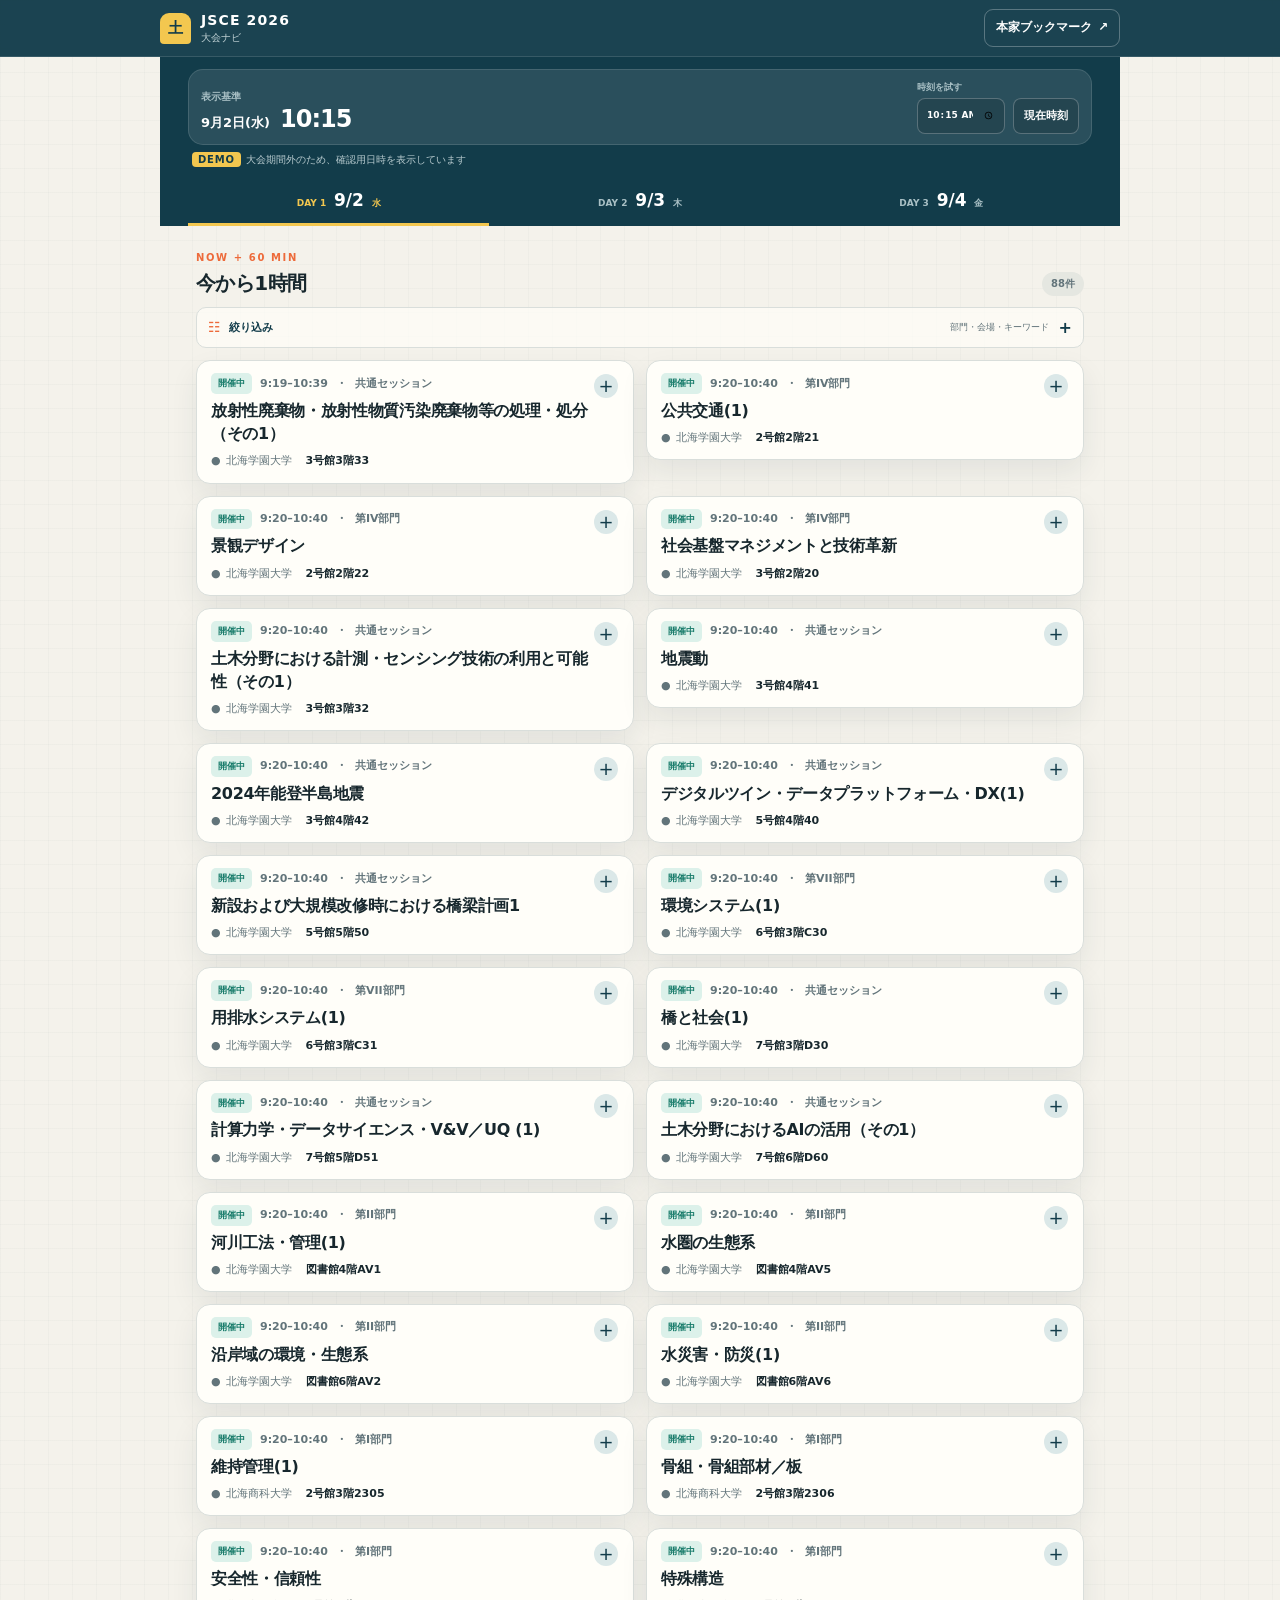
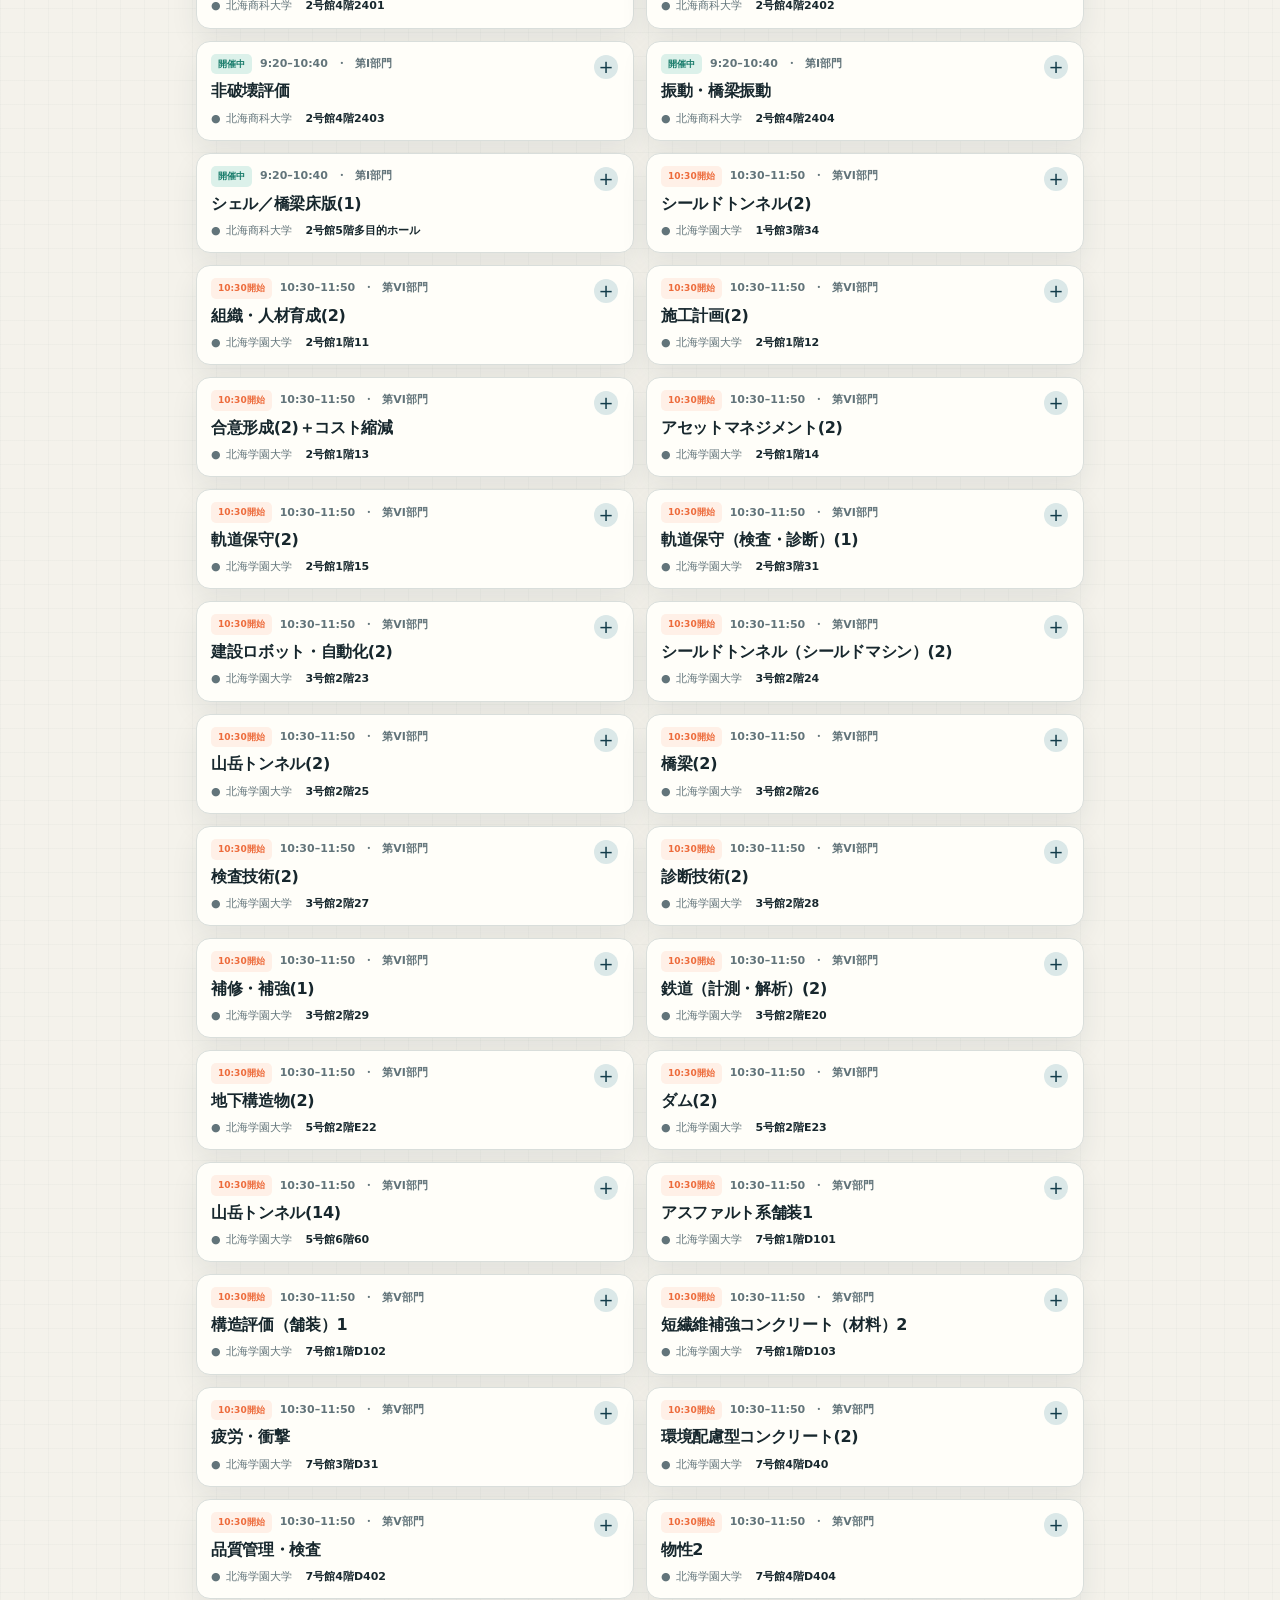
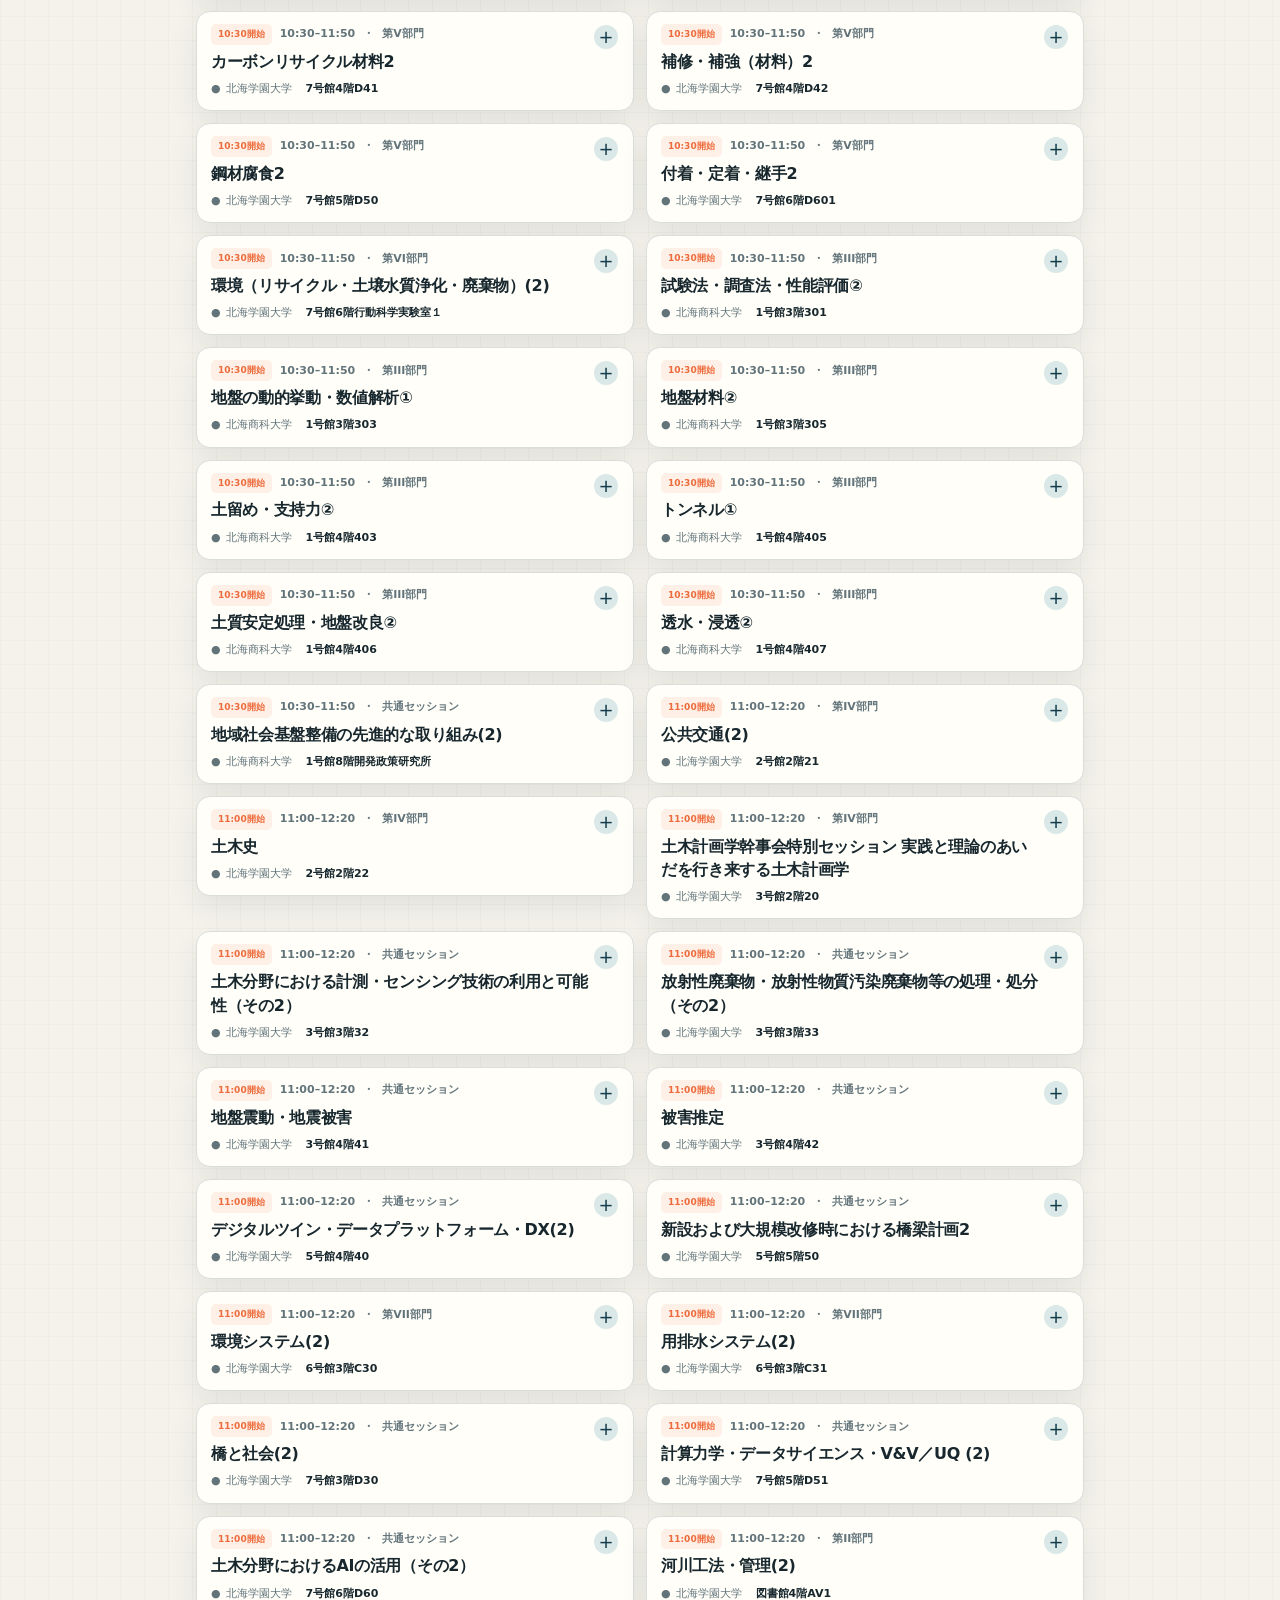
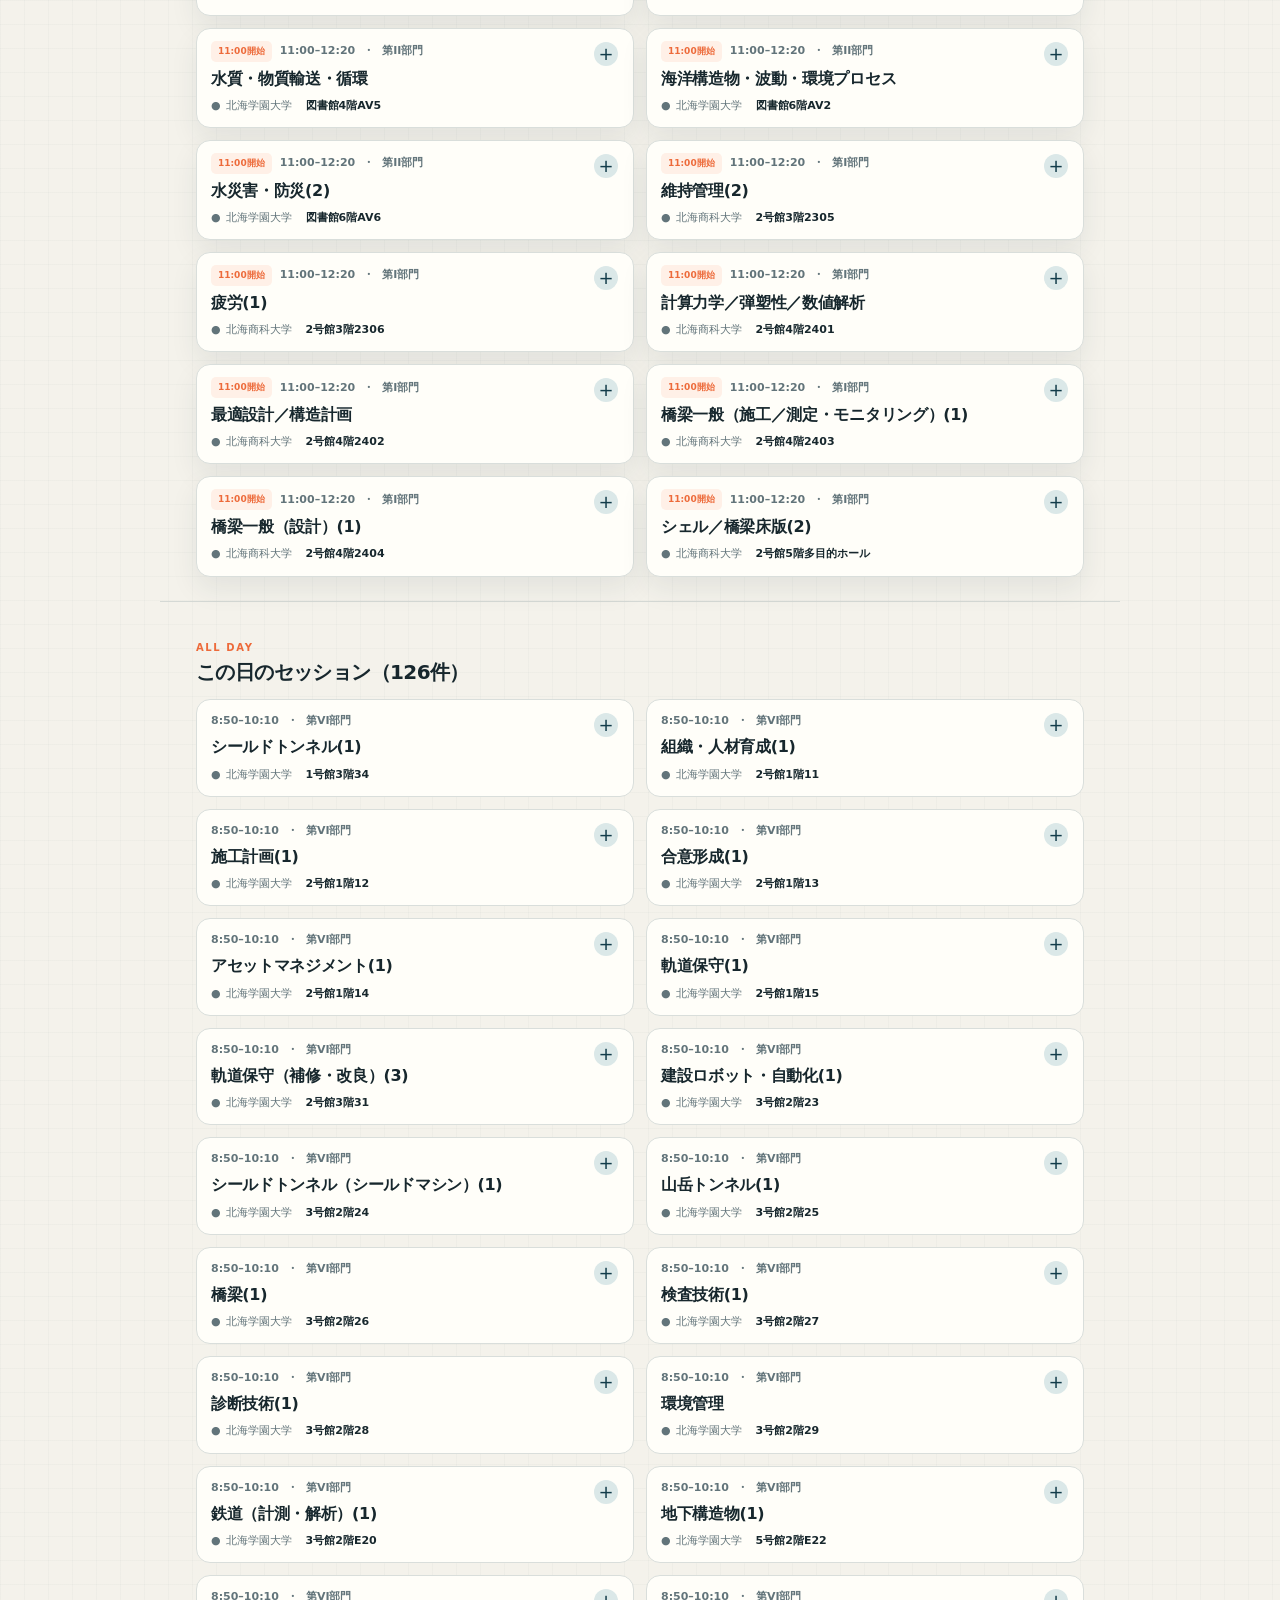
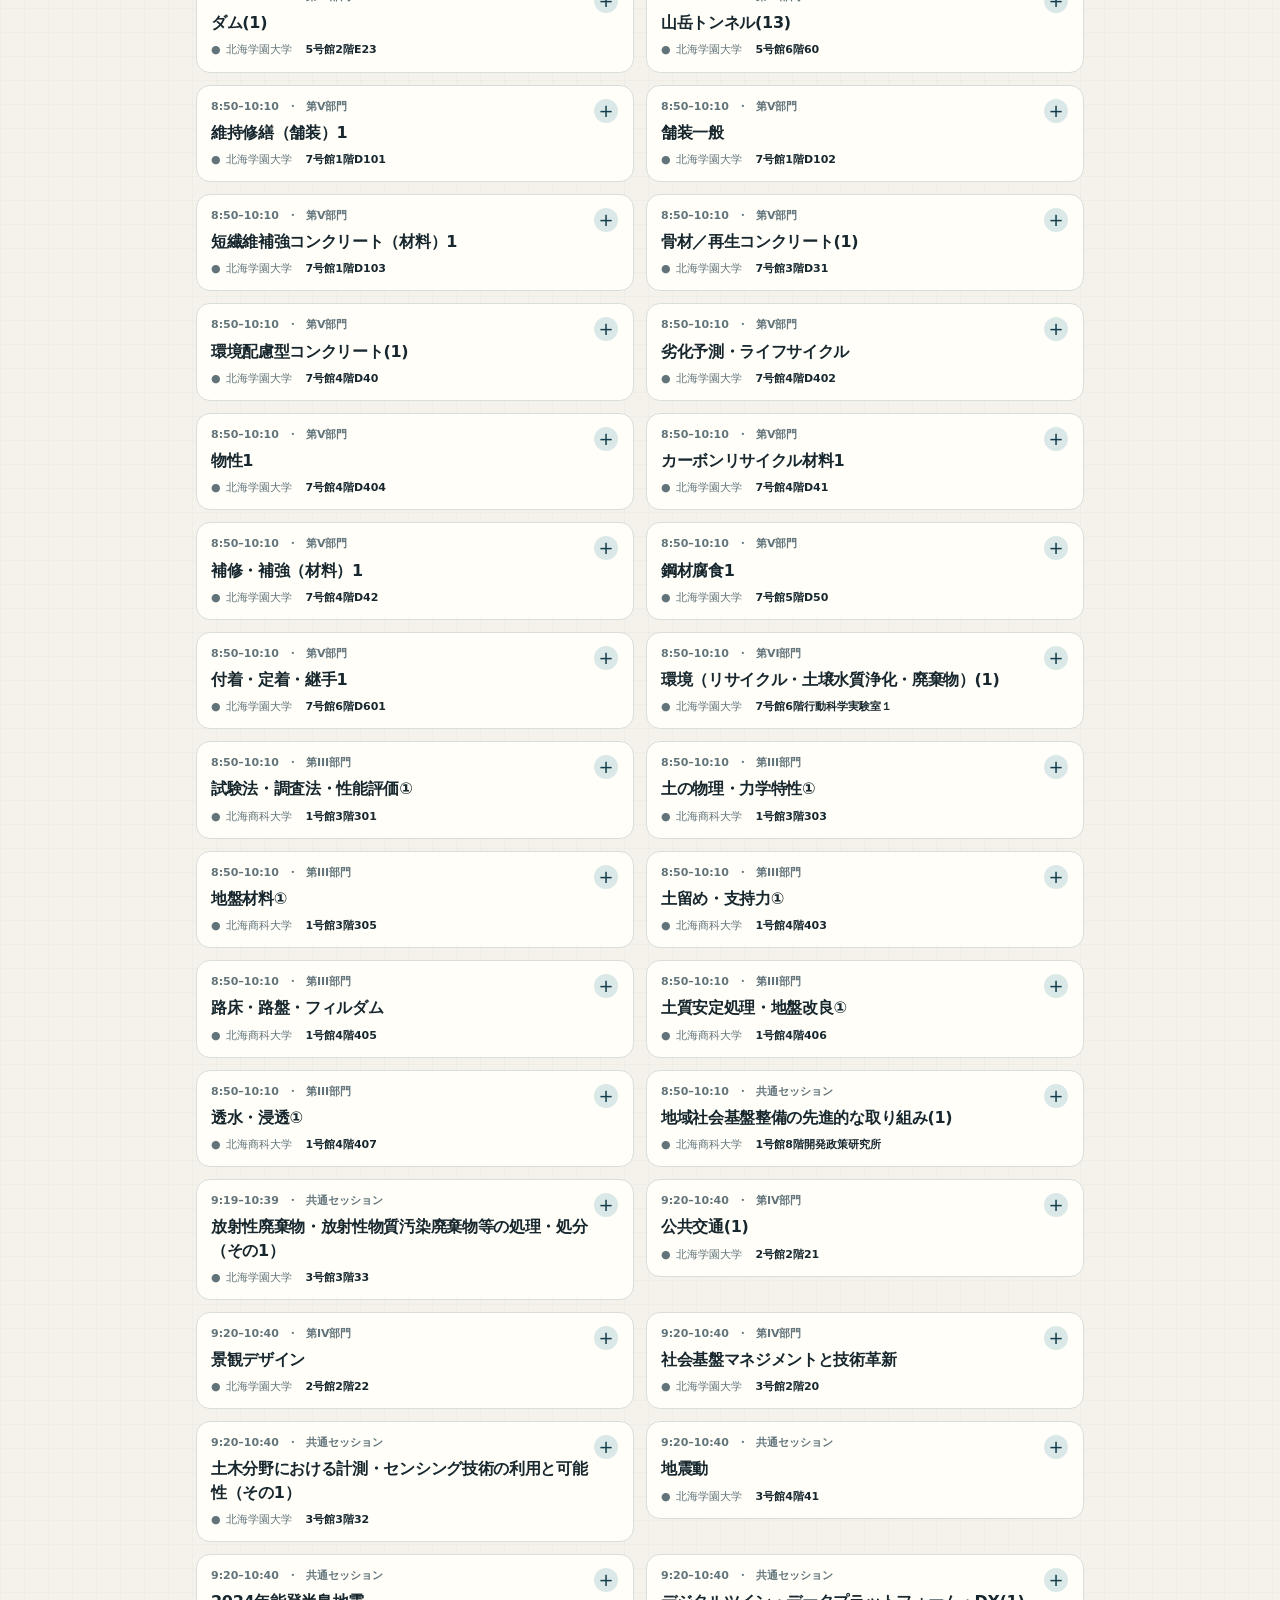
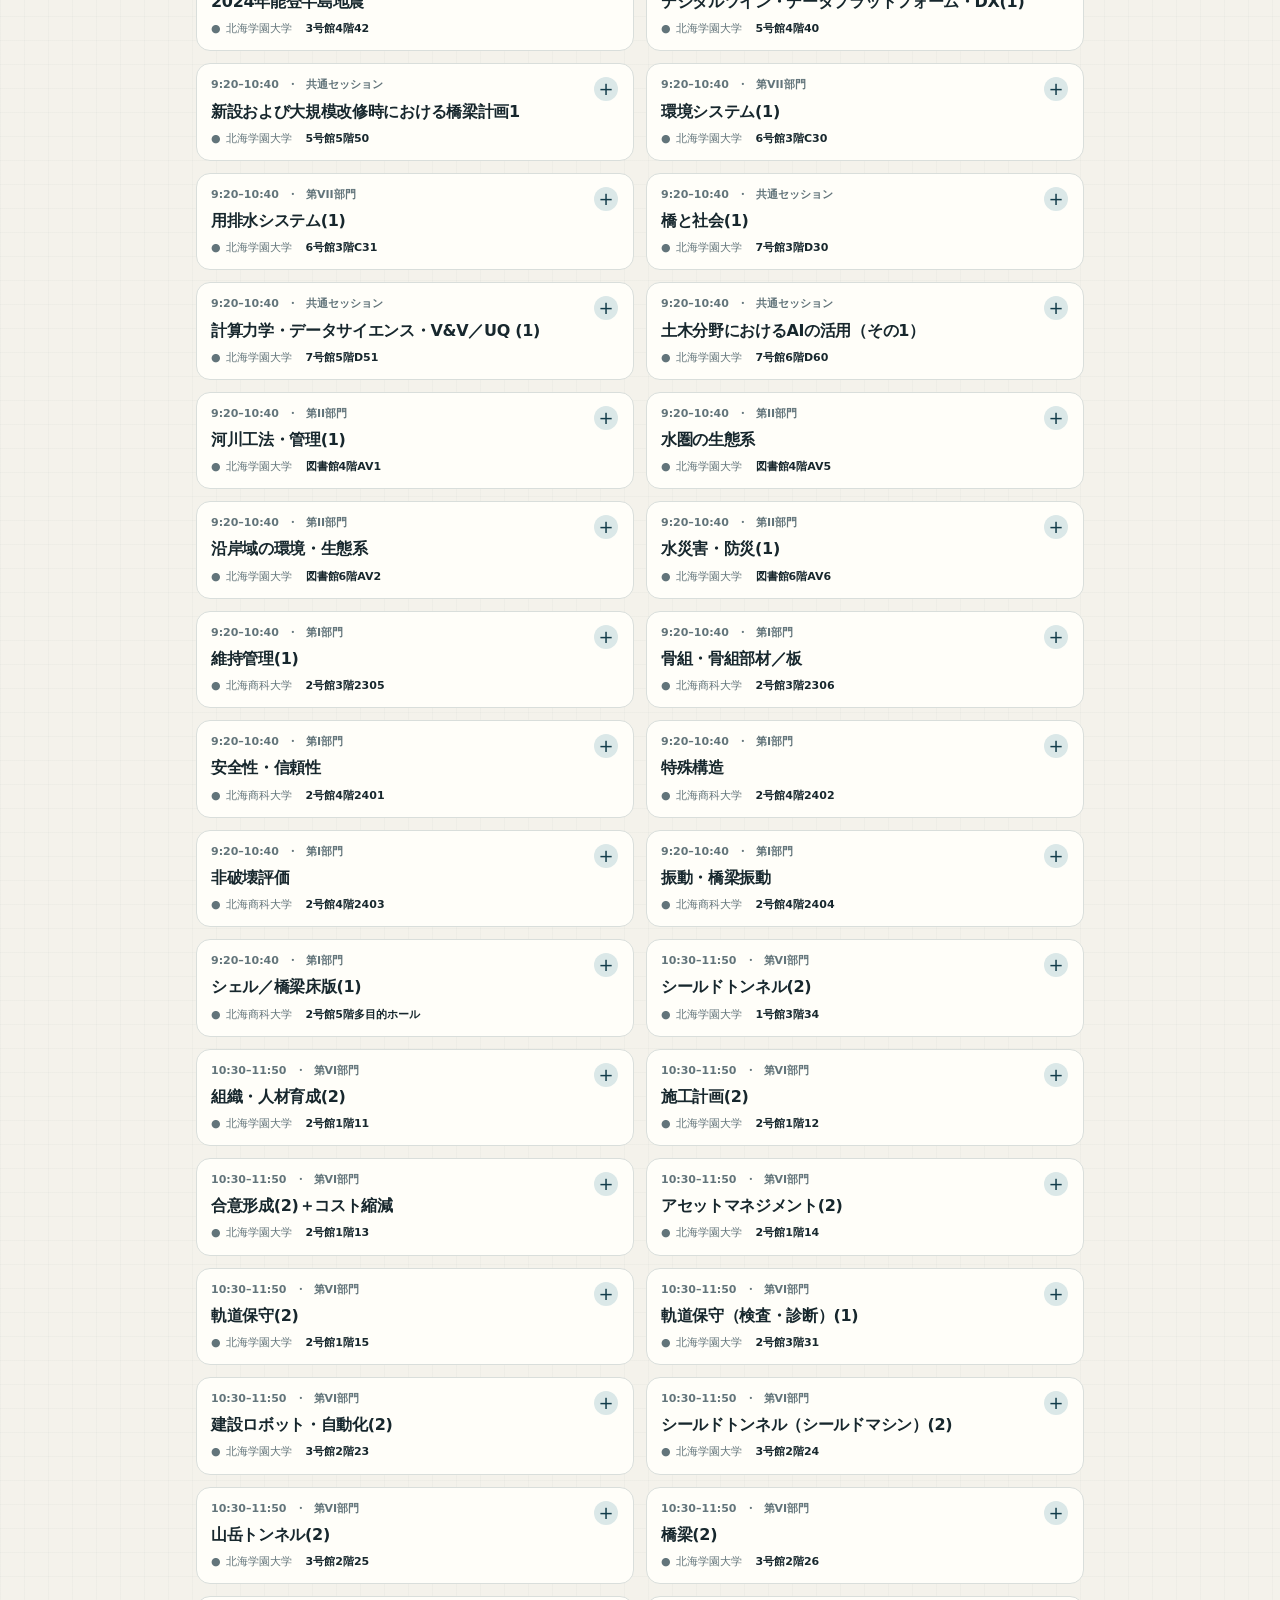
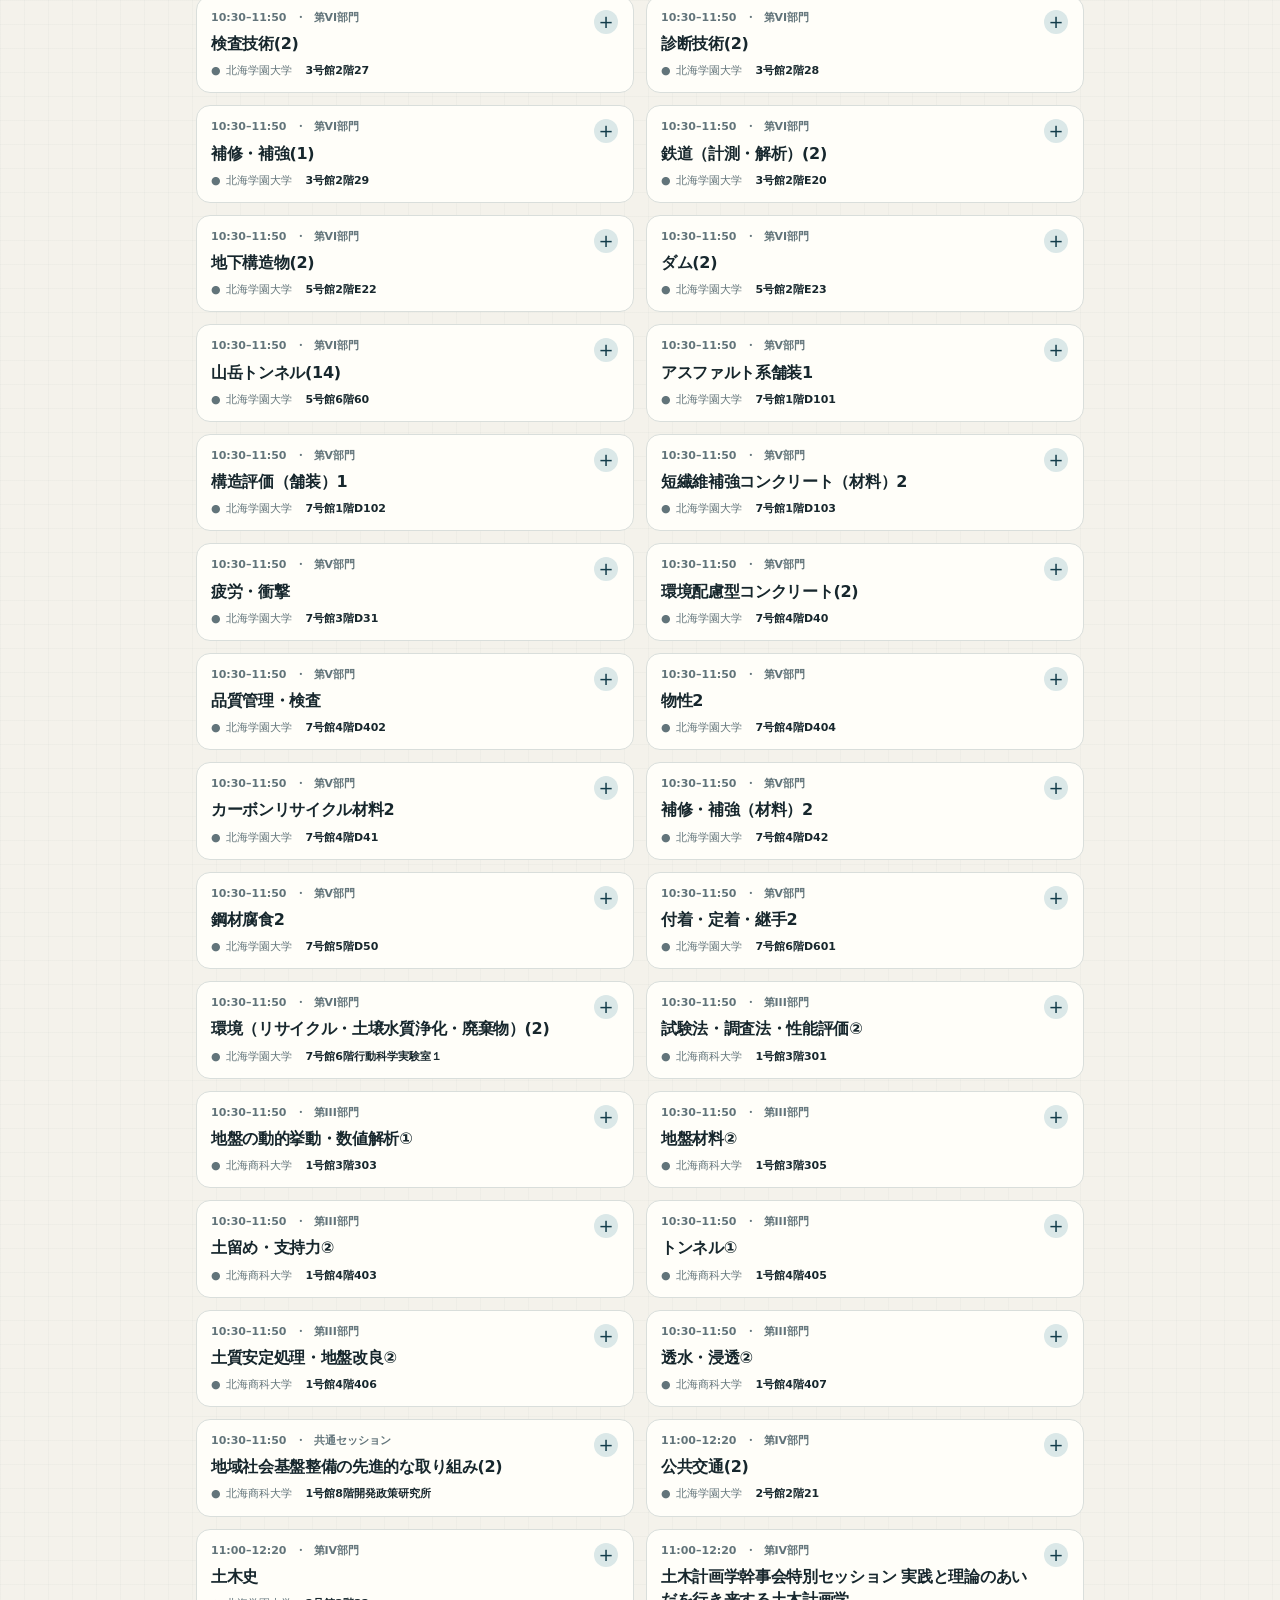
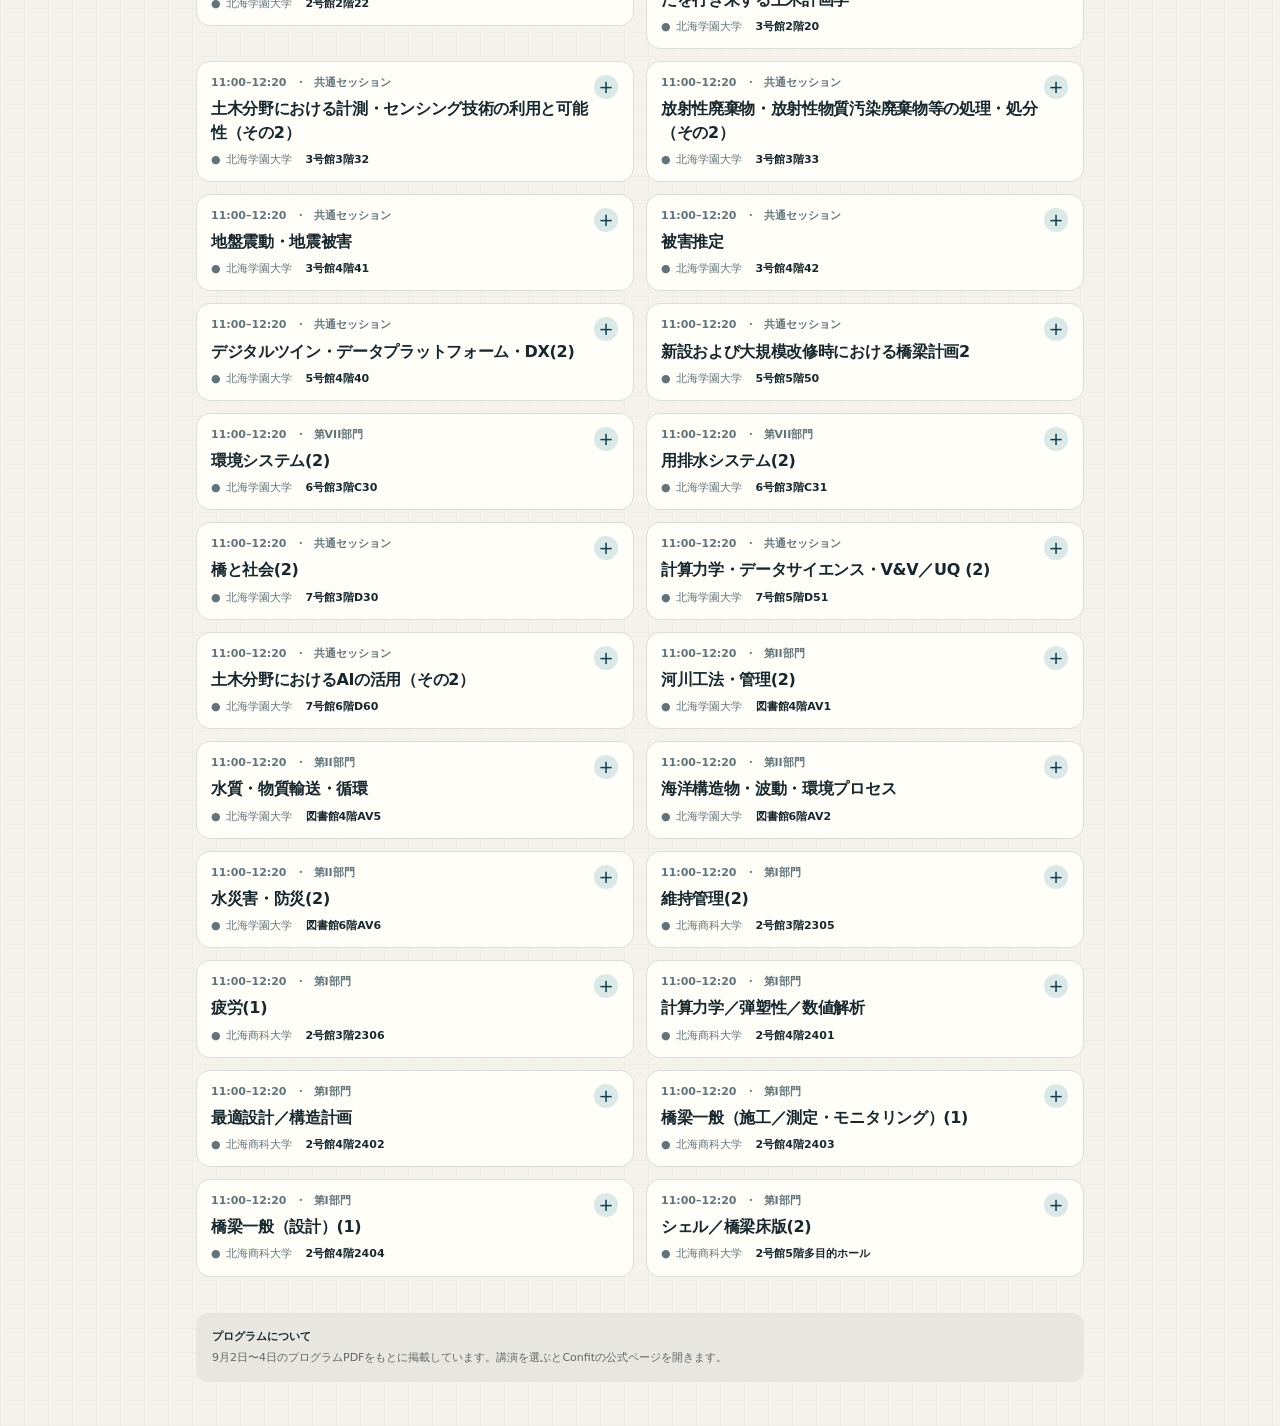
==== index.html @ ed12741e "feat: 土木学会2026大会ナビを追加" ====
<!doctype html>
<html lang="ja">
  <head>
    <meta charset="UTF-8" />
    <meta name="viewport" content="width=device-width, initial-scale=1" />
    <meta name="theme-color" content="#123c4a" />
    <meta
      name="description"
      content="令和8年度 土木学会全国大会を回るためのスマートフォン向けタイムテーブル"
    />
    <title>JSCE 2026 Navigator</title>
    <link rel="icon" href="data:image/svg+xml,%3Csvg xmlns='http://www.w3.org/2000/svg' viewBox='0 0 64 64'%3E%3Crect width='64' height='64' rx='14' fill='%23f3c74f'/%3E%3Ctext x='32' y='43' text-anchor='middle' font-size='34'%3E土%3C/text%3E%3C/svg%3E" />
    <link rel="stylesheet" href="styles.css" />
    <script src="app.js" defer></script>
  </head>
  <body>
    <header class="site-header">
      <div class="header-inner">
        <a class="brand" href="#top" aria-label="トップへ戻る">
          <span class="brand-mark" aria-hidden="true">土</span>
          <span>
            <strong>JSCE 2026</strong>
            <small>大会ナビ</small>
          </span>
        </a>
        <a
          class="bookmark-link"
          href="https://pub.confit.atlas.jp/ja/event/jsce2026/bookmarks"
          target="_blank"
          rel="noopener noreferrer"
        >
          本家ブックマーク
          <span aria-hidden="true">↗</span>
        </a>
      </div>
    </header>

    <main id="top">
      <section class="hero" aria-label="表示日時">
        <div class="time-panel">
          <div>
            <span class="time-label">表示基準</span>
            <div class="current-time">
              <span id="current-date">9月2日（水）</span>
              <strong id="current-time">10:15</strong>
            </div>
          </div>
          <div class="time-actions">
            <label class="time-input-label" for="time-input">
              時刻を試す
              <input id="time-input" type="time" value="10:15" step="300" />
            </label>
            <button id="use-real-time" class="quiet-button" type="button">現在時刻</button>
          </div>
        </div>

        <div id="demo-notice" class="demo-notice">
          <span>DEMO</span>
          大会期間外のため、確認用日時を表示しています
        </div>
      </section>

      <nav class="date-tabs" aria-label="開催日を選択">
        <button class="date-tab is-active" type="button" data-date="2026-09-02">
          <span>DAY 1</span>
          <strong>9/2</strong>
          <small>水</small>
        </button>
        <button class="date-tab" type="button" data-date="2026-09-03">
          <span>DAY 2</span>
          <strong>9/3</strong>
          <small>木</small>
        </button>
        <button class="date-tab" type="button" data-date="2026-09-04">
          <span>DAY 3</span>
          <strong>9/4</strong>
          <small>金</small>
        </button>
      </nav>

      <section class="section-block now-block" aria-labelledby="now-heading">
        <div class="section-heading">
          <div>
            <span class="section-kicker">NOW + 60 MIN</span>
            <h2 id="now-heading">今から1時間</h2>
          </div>
          <span id="session-count" class="count-badge">0件</span>
        </div>
        <details class="filter-panel">
          <summary id="filter-summary">
            <span>絞り込み</span>
            <span class="filter-summary-note">部門・会場・キーワード</span>
          </summary>
          <div class="filter-controls">
            <label class="query-field">
              <span>キーワード</span>
              <input id="query-filter" type="search" placeholder="題名・氏名・所属・講演番号" />
            </label>
            <div class="select-row">
              <label>
                <span>部門</span>
                <select id="division-filter"><option value="">すべての部門</option></select>
              </label>
              <label>
                <span>キャンパス</span>
                <select id="campus-filter"><option value="">すべてのキャンパス</option></select>
              </label>
            </div>
            <button id="clear-filters" class="clear-filter-button" type="button" disabled>条件をクリア</button>
          </div>
        </details>
        <div id="upcoming-sessions" class="session-list" aria-live="polite"></div>
      </section>

      <section id="day-schedule" class="section-block schedule-block" aria-labelledby="schedule-heading">
        <div class="section-heading">
          <div>
            <span class="section-kicker">ALL DAY</span>
            <h2 id="schedule-heading">この日のセッション</h2>
          </div>
        </div>
        <div id="schedule-sessions" class="schedule-list"></div>
      </section>

      <aside class="mock-note">
        <strong>プログラムについて</strong>
        <p>
          9月2日〜4日のプログラムPDFをもとに掲載しています。講演を選ぶとConfitの公式ページを開きます。
        </p>
      </aside>
    </main>

    <nav class="bottom-nav" aria-label="主要メニュー">
      <a class="is-current" href="#top">
        <span aria-hidden="true">◷</span>
        今から1時間
      </a>
      <a href="#day-schedule">
        <span aria-hidden="true">▦</span>
        日別一覧
      </a>
      <a
        href="https://pub.confit.atlas.jp/ja/event/jsce2026/bookmarks"
        target="_blank"
        rel="noopener noreferrer"
      >
        <span aria-hidden="true">☆</span>
        本家保存
      </a>
    </nav>
  </body>
</html>
---- styles.css ----
:root {
  color-scheme: light;
  --ink: #17272d;
  --muted: #62747a;
  --paper: #f4f2eb;
  --surface: #fffef9;
  --line: #d9dedb;
  --navy: #123c4a;
  --navy-soft: #dbe8e8;
  --orange: #ed6a3a;
  --orange-soft: #fff0e7;
  --green: #167a69;
  --green-soft: #dcf1ea;
  --yellow: #f3c74f;
  --shadow: 0 12px 28px rgba(26, 52, 60, 0.08);
}

* {
  box-sizing: border-box;
}

html {
  scroll-behavior: smooth;
}

body {
  margin: 0;
  background:
    linear-gradient(rgba(18, 60, 74, 0.025) 1px, transparent 1px),
    linear-gradient(90deg, rgba(18, 60, 74, 0.025) 1px, transparent 1px),
    var(--paper);
  background-size: 24px 24px;
  color: var(--ink);
  font-family: "Yu Gothic UI", "Meiryo", system-ui, sans-serif;
  font-size: 15px;
  line-height: 1.65;
  padding-bottom: 86px;
}

button,
input {
  font: inherit;
}

a {
  color: inherit;
}

.site-header {
  position: sticky;
  z-index: 20;
  top: 0;
  color: white;
  background: rgba(18, 60, 74, 0.96);
  border-bottom: 1px solid rgba(255, 255, 255, 0.12);
  backdrop-filter: blur(14px);
}

.header-inner {
  width: min(100% - 32px, 960px);
  min-height: 56px;
  margin: 0 auto;
  display: flex;
  align-items: center;
  justify-content: space-between;
  gap: 16px;
}

.brand {
  display: inline-flex;
  align-items: center;
  gap: 10px;
  color: white;
  text-decoration: none;
  line-height: 1.1;
}

.brand-mark {
  width: 31px;
  height: 31px;
  display: grid;
  place-items: center;
  color: var(--navy);
  background: var(--yellow);
  border-radius: 9px 9px 4px 4px;
  font-size: 15px;
  font-weight: 800;
}

.brand strong,
.brand small {
  display: block;
}

.brand strong {
  font-size: 14px;
  letter-spacing: 0.08em;
}

.brand small {
  margin-top: 3px;
  color: #bfd0d4;
  font-size: 10px;
}

.bookmark-link {
  display: inline-flex;
  align-items: center;
  gap: 6px;
  padding: 8px 11px;
  color: white;
  border: 1px solid rgba(255, 255, 255, 0.28);
  border-radius: 9px;
  text-decoration: none;
  font-size: 12px;
  font-weight: 600;
}

main {
  width: min(100%, 960px);
  margin: 0 auto;
}

.hero {
  padding: 10px 12px 9px;
  color: white;
  background: var(--navy);
}

.eyebrow,
.section-kicker {
  color: var(--orange);
  font-size: 10px;
  font-weight: 800;
  letter-spacing: 0.16em;
}

.time-panel {
  margin: 0;
  padding: 10px 12px;
  display: flex;
  align-items: flex-end;
  justify-content: space-between;
  gap: 14px;
  background: rgba(255, 255, 255, 0.1);
  border: 1px solid rgba(255, 255, 255, 0.12);
  border-radius: 15px;
}

.time-label {
  color: #a9c0c5;
  font-size: 10px;
  font-weight: 700;
}

.current-time {
  display: flex;
  align-items: baseline;
  gap: 10px;
}

.current-time span {
  font-size: 13px;
  font-weight: 600;
}

.current-time strong {
  font-size: 24px;
  line-height: 1;
  letter-spacing: -0.04em;
}

.time-actions {
  display: flex;
  align-items: flex-end;
  gap: 8px;
}

.time-input-label {
  display: grid;
  gap: 3px;
  color: #a9c0c5;
  font-size: 9px;
  font-weight: 700;
}

.time-input-label input,
.quiet-button {
  min-height: 36px;
  color: white;
  background: rgba(0, 0, 0, 0.12);
  border: 1px solid rgba(255, 255, 255, 0.24);
  border-radius: 8px;
}

.time-input-label input {
  width: 88px;
  padding: 6px 8px;
}

.quiet-button {
  padding: 6px 10px;
  cursor: pointer;
  font-size: 11px;
  font-weight: 600;
}

.demo-notice {
  margin: 7px 4px 0;
  color: #b8cbcf;
  font-size: 10px;
}

.demo-notice span {
  margin-right: 5px;
  padding: 2px 6px;
  color: var(--navy);
  background: var(--yellow);
  border-radius: 4px;
  font-weight: 800;
  letter-spacing: 0.08em;
}

.demo-notice.is-live span {
  color: white;
  background: var(--green);
}

.date-tabs {
  display: grid;
  grid-template-columns: repeat(3, 1fr);
  padding: 0 12px;
  background: var(--navy);
}

.date-tab {
  position: relative;
  padding: 8px 6px 9px;
  color: #a9c0c5;
  background: transparent;
  border: 0;
  border-bottom: 3px solid transparent;
  cursor: pointer;
}

.date-tab span,
.date-tab small {
  font-size: 9px;
  font-weight: 700;
}

.date-tab strong {
  margin: 0 3px;
  color: white;
  font-size: 17px;
}

.date-tab.is-active {
  color: var(--yellow);
  border-bottom-color: var(--yellow);
}

.section-block {
  padding: 18px 16px 4px;
}

.section-heading {
  margin-bottom: 14px;
  display: flex;
  align-items: flex-end;
  justify-content: space-between;
  gap: 12px;
}

.section-heading h2 {
  margin: 1px 0 0;
  font-size: 20px;
  line-height: 1.3;
  letter-spacing: -0.03em;
}

.count-badge {
  padding: 4px 9px;
  color: var(--muted);
  background: #e5e7e1;
  border-radius: 999px;
  font-size: 10px;
  font-weight: 700;
  white-space: nowrap;
}

.filter-panel {
  margin: -3px 0 12px;
  background: rgba(255, 254, 249, 0.72);
  border: 1px solid var(--line);
  border-radius: 10px;
}

.filter-panel summary {
  padding: 8px 11px;
  display: flex;
  align-items: center;
  justify-content: space-between;
  gap: 10px;
  color: var(--navy);
  cursor: pointer;
  font-size: 11px;
  font-weight: 700;
  list-style: none;
}

.filter-panel summary::-webkit-details-marker {
  display: none;
}

.filter-panel summary::before {
  content: "☷";
  margin-right: -2px;
  color: var(--orange);
  font-size: 14px;
}

.filter-panel summary > span:first-child {
  margin-right: auto;
}

.filter-panel summary::after {
  content: "+";
  font-size: 16px;
  line-height: 1;
}

.filter-panel[open] summary::after {
  content: "−";
}

.filter-panel summary.has-filter > span:first-child::after {
  content: "設定中";
  margin-left: 7px;
  padding: 2px 5px;
  color: white;
  background: var(--orange);
  border-radius: 4px;
  font-size: 8px;
}

.filter-summary-note {
  color: var(--muted);
  font-size: 9px;
  font-weight: 500;
}

.filter-controls {
  padding: 10px;
  display: grid;
  gap: 8px;
  border-top: 1px solid var(--line);
}

.filter-controls label {
  display: grid;
  gap: 3px;
  color: var(--muted);
  font-size: 9px;
  font-weight: 700;
}

.filter-controls input,
.filter-controls select {
  width: 100%;
  min-width: 0;
  height: 36px;
  padding: 6px 9px;
  color: var(--ink);
  background: white;
  border: 1px solid #bdc7c5;
  border-radius: 7px;
  font-size: 12px;
}

.select-row {
  display: grid;
  grid-template-columns: repeat(2, minmax(0, 1fr));
  gap: 8px;
}

.clear-filter-button {
  justify-self: end;
  padding: 5px 8px;
  color: var(--navy);
  background: transparent;
  border: 0;
  cursor: pointer;
  font-size: 10px;
  font-weight: 700;
}

.clear-filter-button:disabled {
  color: #aab2b0;
  cursor: default;
}

.session-list,
.schedule-list {
  display: grid;
  gap: 12px;
}

.session-card {
  overflow: hidden;
  background: var(--surface);
  border: 1px solid var(--line);
  border-radius: 14px;
  box-shadow: var(--shadow);
}

.session-card[open] {
  border-color: #aebebd;
}

.session-summary {
  position: relative;
  padding: 12px 42px 12px 14px;
  cursor: pointer;
  list-style: none;
}

.session-summary::-webkit-details-marker {
  display: none;
}

.session-summary::after {
  content: "+";
  position: absolute;
  right: 15px;
  top: 13px;
  width: 24px;
  height: 24px;
  display: grid;
  place-items: center;
  color: var(--navy);
  background: var(--navy-soft);
  border-radius: 50%;
  font-size: 18px;
  font-weight: 500;
  line-height: 1;
}

.session-card[open] .session-summary::after {
  content: "−";
}

.session-topline {
  display: flex;
  align-items: center;
  gap: 8px;
  color: var(--muted);
  font-size: 11px;
  font-weight: 700;
}

.status-pill {
  padding: 3px 7px;
  color: var(--orange);
  background: var(--orange-soft);
  border-radius: 5px;
  font-size: 9px;
  font-weight: 800;
}

.status-pill.is-live {
  color: var(--green);
  background: var(--green-soft);
}

.status-pill.is-ended {
  color: var(--muted);
  background: #eceeea;
}

.session-summary h3 {
  margin: 5px 0 7px;
  font-size: 16px;
  line-height: 1.45;
  letter-spacing: -0.02em;
}

.meta-row {
  display: flex;
  flex-wrap: wrap;
  gap: 7px 14px;
  color: var(--muted);
  font-size: 11px;
}

.meta-row span {
  display: inline-flex;
  align-items: center;
  gap: 5px;
}

.meta-row b {
  color: var(--ink);
  font-weight: 700;
}

.talks {
  border-top: 1px solid var(--line);
  background: #fbfaf5;
}

.talks-heading {
  padding: 13px 16px 9px;
  display: flex;
  flex-wrap: wrap;
  justify-content: space-between;
  gap: 3px 12px;
  color: var(--muted);
  font-size: 10px;
  font-weight: 700;
}

.talk-list {
  margin: 0;
  padding: 0 12px 12px;
  list-style: none;
}

.talk-link {
  padding: 12px 4px;
  display: grid;
  grid-template-columns: 45px minmax(0, 1fr) 18px;
  gap: 8px;
  color: inherit;
  border-top: 1px solid #e4e5df;
  text-decoration: none;
}

.talk-time {
  color: var(--green);
  font-size: 11px;
  font-weight: 800;
}

.talk-code {
  display: block;
  color: var(--orange);
  font-size: 10px;
  font-weight: 800;
}

.talk-title {
  display: block;
  margin-top: 2px;
  font-size: 13px;
  font-weight: 600;
  line-height: 1.55;
}

.talk-authors,
.talk-affiliations {
  display: block;
  margin-top: 4px;
  color: var(--muted);
  font-size: 10px;
  line-height: 1.55;
}

.talk-authors b,
.talk-affiliations b {
  margin-right: 6px;
  color: var(--navy);
  font-size: 9px;
}

.external-icon {
  padding-top: 18px;
  color: #849397;
  font-size: 14px;
}

.schedule-block {
  margin-top: 20px;
  padding-top: 32px;
  border-top: 1px solid #d5d9d5;
}

.schedule-list .session-card {
  box-shadow: none;
}

.empty-state {
  padding: 26px 20px;
  text-align: center;
  background: var(--surface);
  border: 1px dashed #b8c2c0;
  border-radius: 14px;
}

.empty-state strong {
  display: block;
  font-size: 16px;
}

.empty-state p {
  margin: 5px 0 0;
  color: var(--muted);
  font-size: 12px;
}

.mock-note {
  margin: 32px 16px 14px;
  padding: 15px 16px;
  color: #5f6967;
  background: #e7e7df;
  border-radius: 12px;
  font-size: 11px;
}

.mock-note strong {
  color: var(--ink);
}

.mock-note p {
  margin: 3px 0 0;
}

.bottom-nav {
  position: fixed;
  z-index: 30;
  right: 0;
  bottom: 0;
  left: 0;
  min-height: 68px;
  display: grid;
  grid-template-columns: repeat(3, 1fr);
  background: rgba(255, 254, 249, 0.96);
  border-top: 1px solid var(--line);
  box-shadow: 0 -8px 24px rgba(18, 60, 74, 0.08);
  backdrop-filter: blur(12px);
}

.bottom-nav a {
  display: flex;
  flex-direction: column;
  align-items: center;
  justify-content: center;
  gap: 2px;
  color: var(--muted);
  text-decoration: none;
  font-size: 9px;
  font-weight: 700;
}

.bottom-nav a span {
  font-size: 20px;
  line-height: 1;
}

.bottom-nav a.is-current {
  color: var(--orange);
}

@media (min-width: 700px) {
  body {
    padding-bottom: 30px;
  }

  .hero {
    padding: 12px 28px 10px;
  }

  .date-tabs {
    padding-inline: 28px;
  }

  .section-block {
    padding-inline: 36px;
  }

  .session-list,
  .schedule-list {
    grid-template-columns: repeat(2, minmax(0, 1fr));
    align-items: start;
  }

  .mock-note {
    margin-inline: 36px;
  }

  .bottom-nav {
    display: none;
  }
}

@media (max-width: 370px) {
  .bookmark-link {
    padding-inline: 8px;
    font-size: 10px;
  }

  .time-panel {
    padding-inline: 9px;
  }

  .current-time {
    gap: 5px;
  }

  .current-time span {
    font-size: 11px;
  }

  .current-time strong {
    font-size: 21px;
  }

  .quiet-button {
    padding-inline: 7px;
  }
}

@media (prefers-reduced-motion: reduce) {
  html {
    scroll-behavior: auto;
  }
}
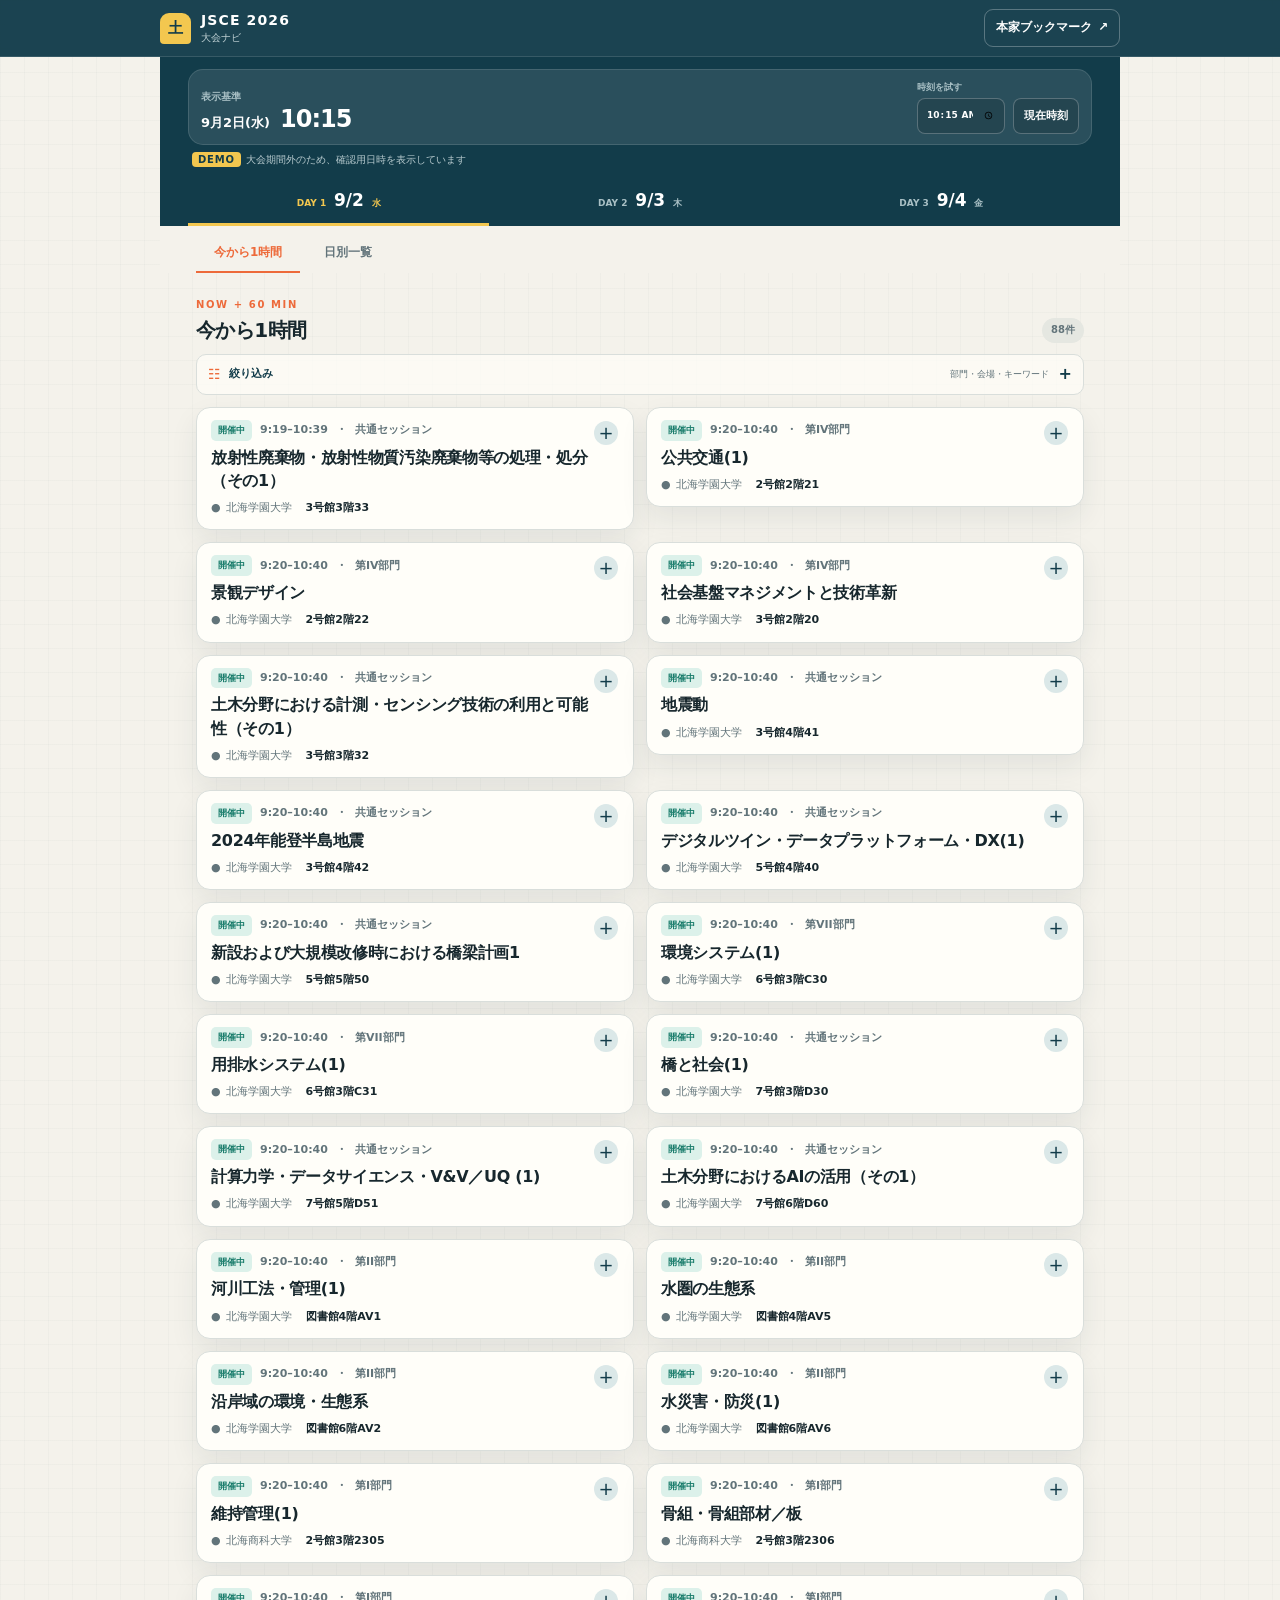
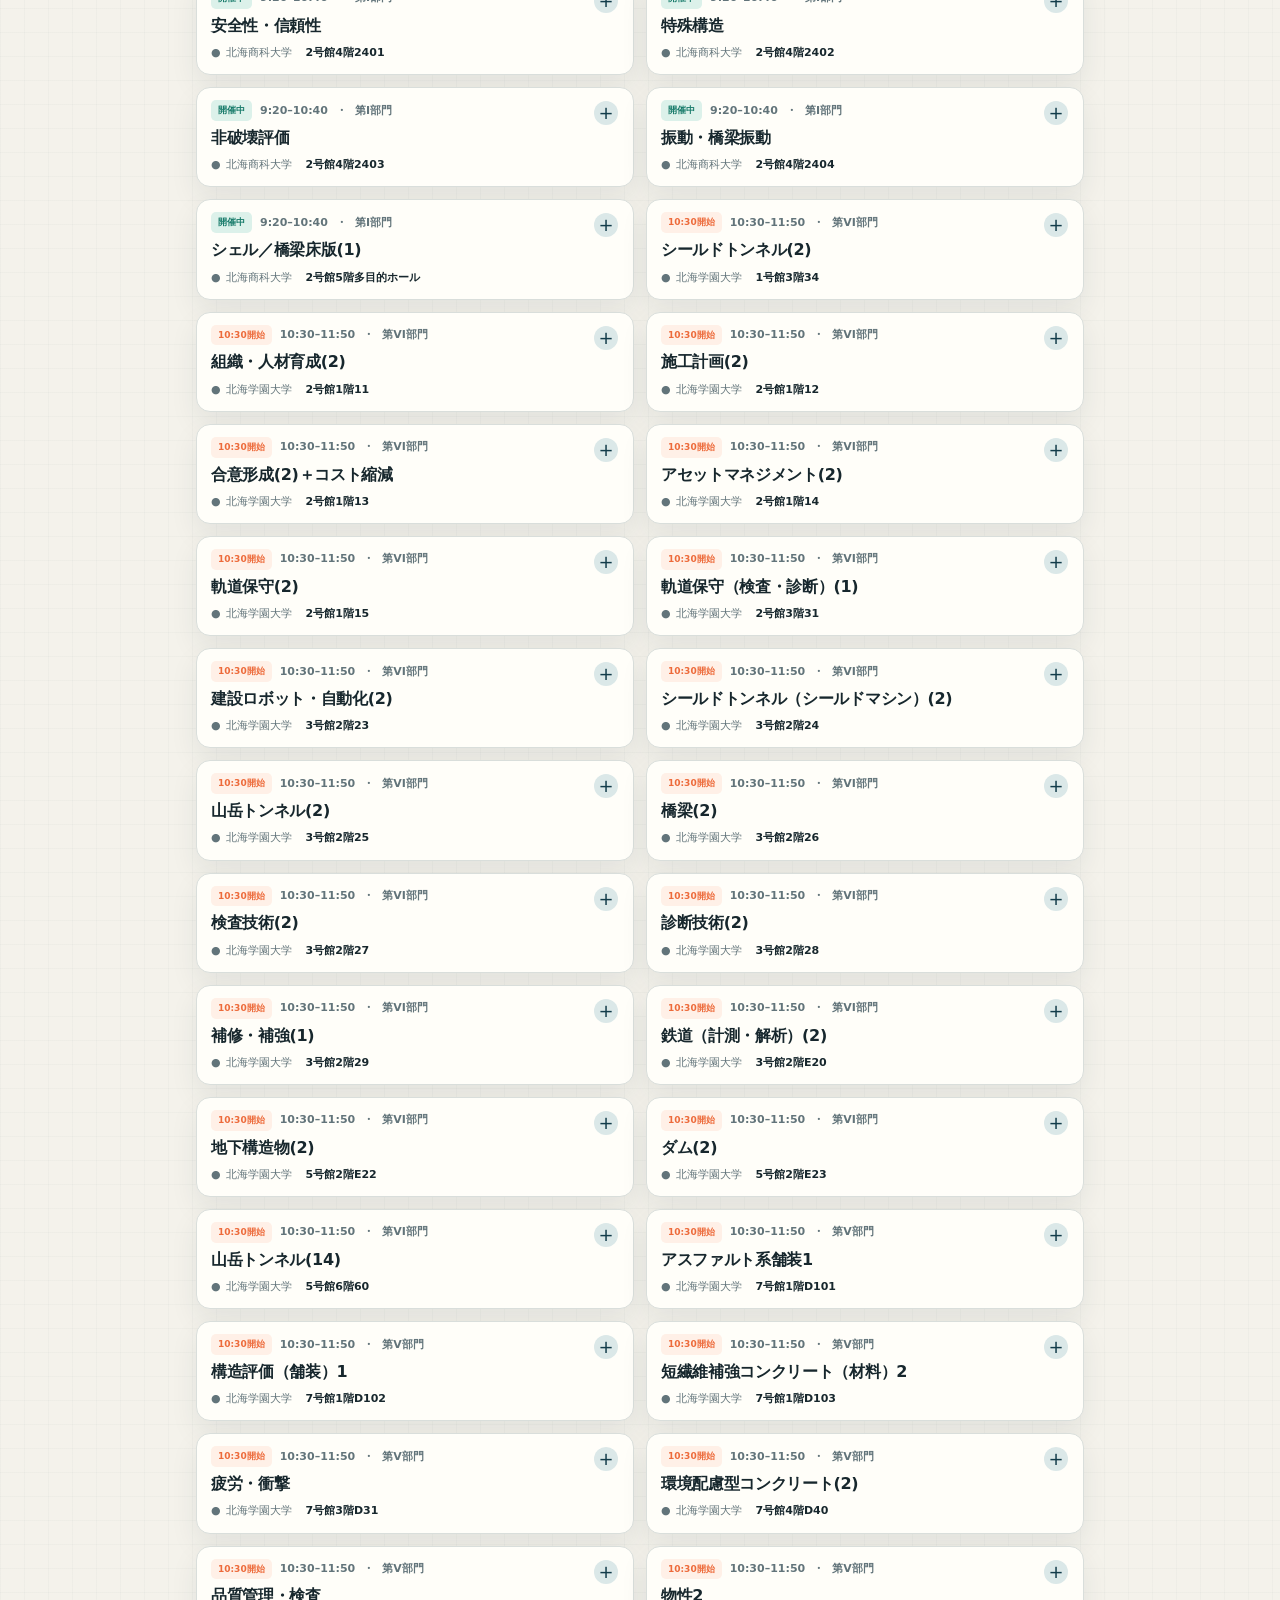
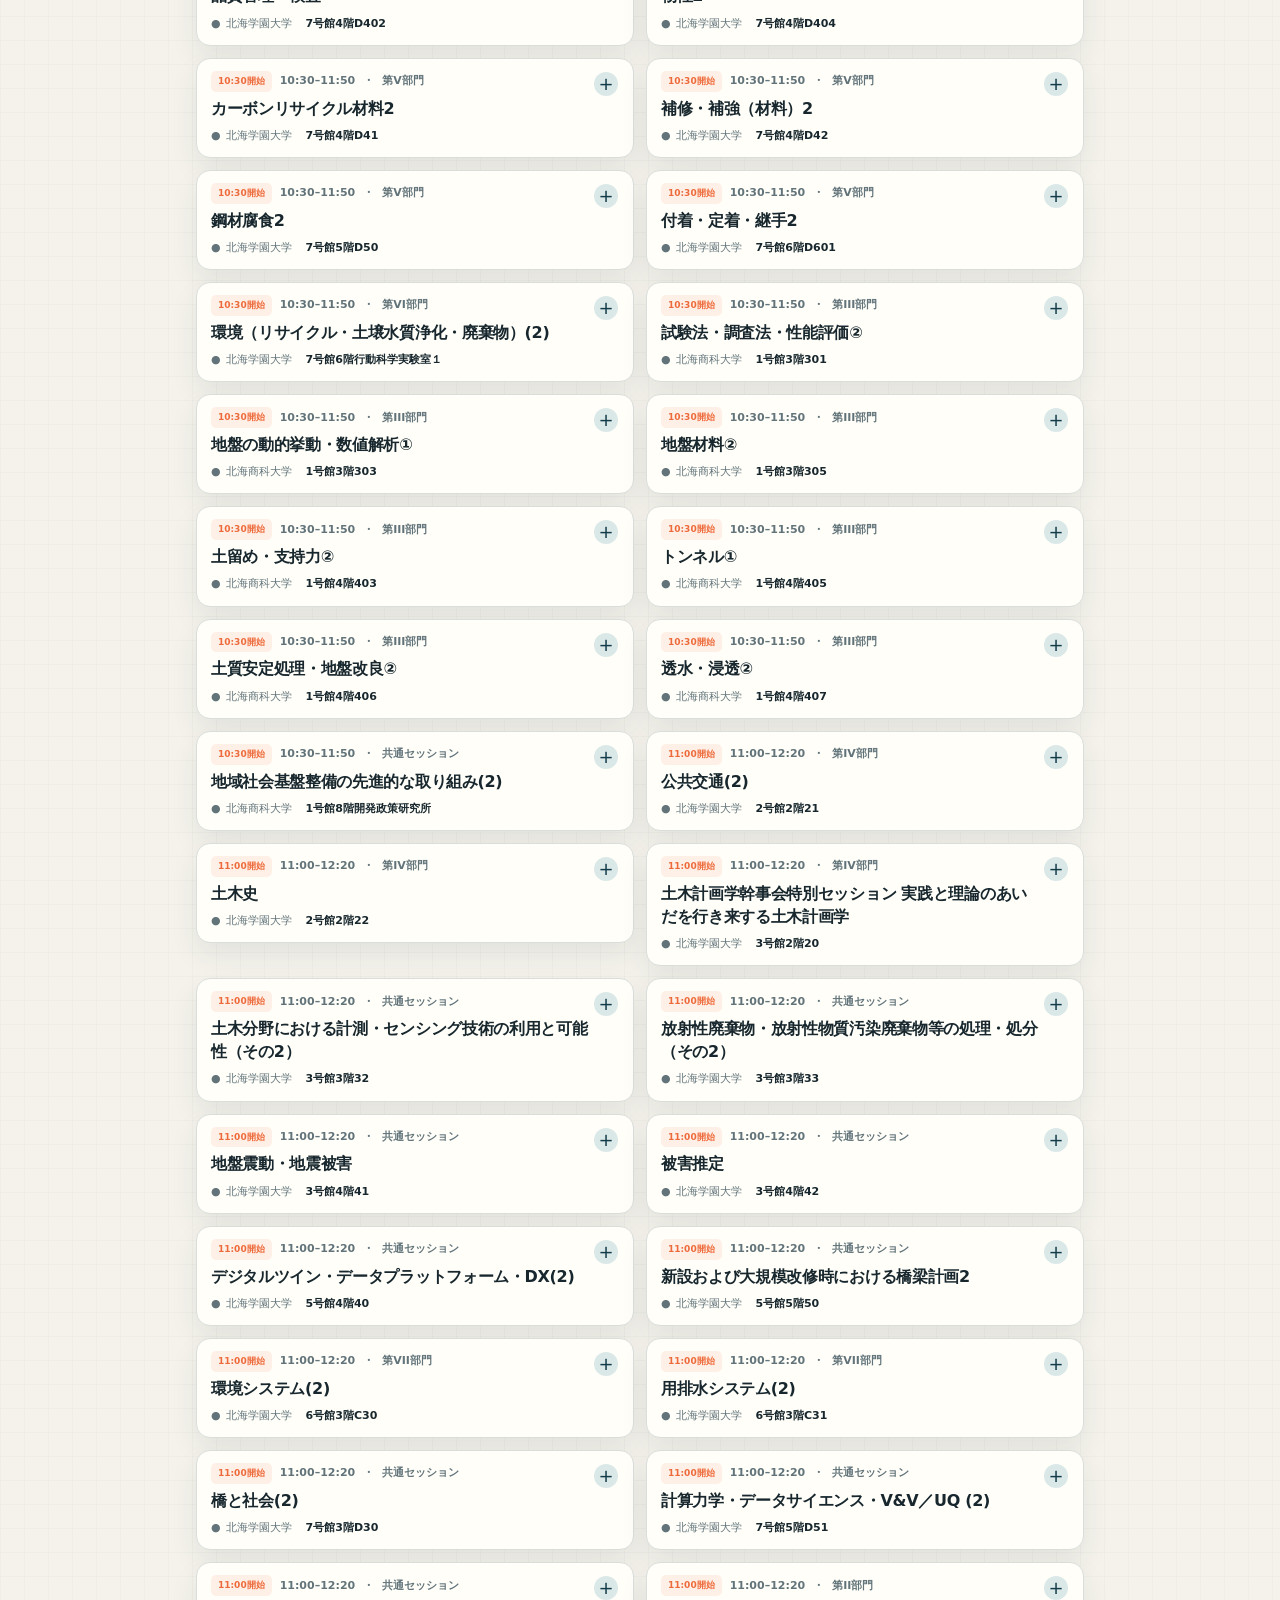
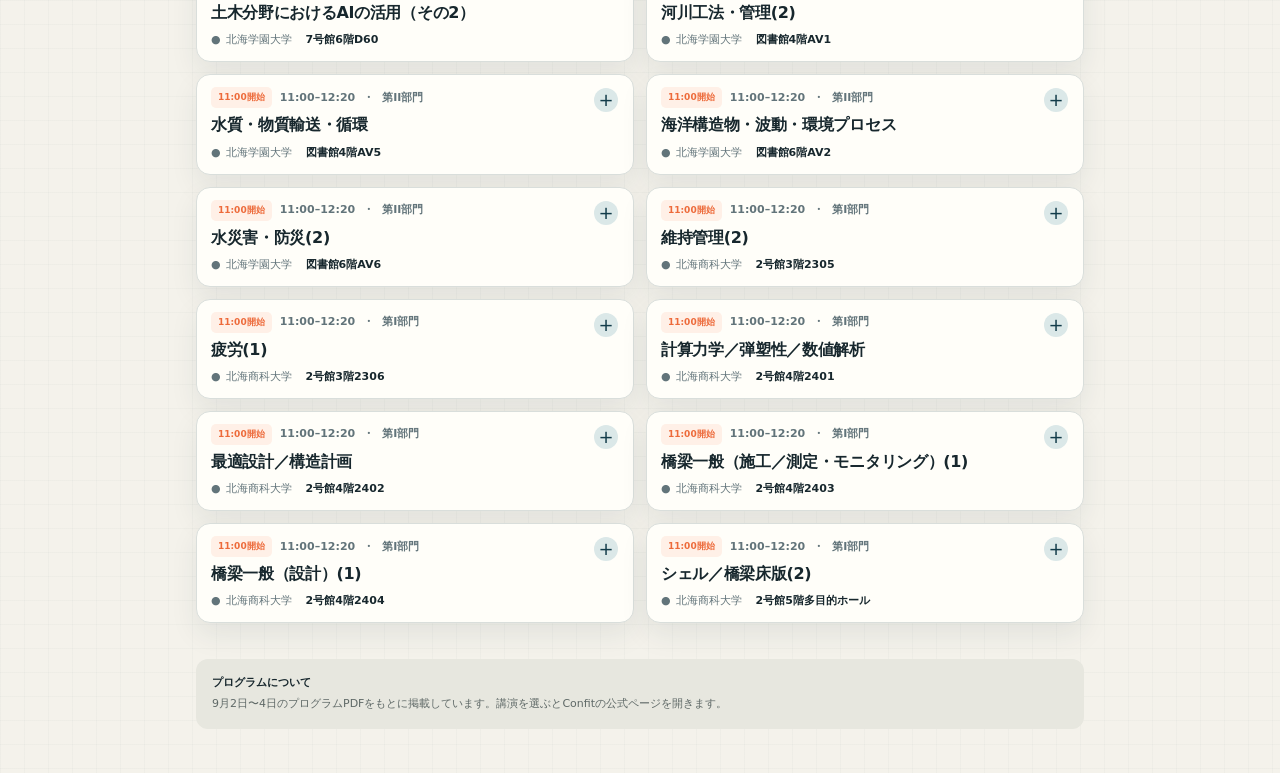
==== commit a01d9ee3: "feat: 今から1時間を独立タブ化" ====
--- a/index.html
+++ b/index.html
@@ -78,7 +78,12 @@
         </button>
       </nav>
 
-      <section class="section-block now-block" aria-labelledby="now-heading">
+      <nav class="view-tabs" aria-label="表示を切り替え">
+        <button class="is-current" type="button" data-view="now">今から1時間</button>
+        <button type="button" data-view="schedule">日別一覧</button>
+      </nav>
+
+      <section id="now-view" class="section-block now-block view-panel" aria-labelledby="now-heading">
         <div class="section-heading">
           <div>
             <span class="section-kicker">NOW + 60 MIN</span>
@@ -112,7 +117,7 @@
         <div id="upcoming-sessions" class="session-list" aria-live="polite"></div>
       </section>
 
-      <section id="day-schedule" class="section-block schedule-block" aria-labelledby="schedule-heading">
+      <section id="schedule-view" class="section-block schedule-block view-panel" aria-labelledby="schedule-heading" hidden>
         <div class="section-heading">
           <div>
             <span class="section-kicker">ALL DAY</span>
@@ -131,14 +136,14 @@
     </main>
 
     <nav class="bottom-nav" aria-label="主要メニュー">
-      <a class="is-current" href="#top">
+      <button class="is-current" type="button" data-view="now">
         <span aria-hidden="true">◷</span>
         今から1時間
-      </a>
-      <a href="#day-schedule">
+      </button>
+      <button type="button" data-view="schedule">
         <span aria-hidden="true">▦</span>
         日別一覧
-      </a>
+      </button>
       <a
         href="https://pub.confit.atlas.jp/ja/event/jsce2026/bookmarks"
         target="_blank"
--- a/styles.css
+++ b/styles.css
@@ -260,6 +260,29 @@
   border-bottom-color: var(--yellow);
 }
 
+.view-tabs {
+  display: none;
+  padding: 9px 36px 0;
+  gap: 6px;
+  background: var(--paper);
+}
+
+.view-tabs button {
+  padding: 8px 18px;
+  color: var(--muted);
+  background: transparent;
+  border: 0;
+  border-bottom: 2px solid transparent;
+  cursor: pointer;
+  font-size: 12px;
+  font-weight: 700;
+}
+
+.view-tabs button.is-current {
+  color: var(--orange);
+  border-bottom-color: var(--orange);
+}
+
 .section-block {
   padding: 18px 16px 4px;
 }
@@ -580,9 +603,7 @@
 }
 
 .schedule-block {
-  margin-top: 20px;
-  padding-top: 32px;
-  border-top: 1px solid #d5d9d5;
+  padding-top: 18px;
 }
 
 .schedule-list .session-card {
@@ -640,24 +661,30 @@
   backdrop-filter: blur(12px);
 }
 
-.bottom-nav a {
+.bottom-nav a,
+.bottom-nav button {
   display: flex;
   flex-direction: column;
   align-items: center;
   justify-content: center;
   gap: 2px;
   color: var(--muted);
+  background: transparent;
+  border: 0;
+  cursor: pointer;
   text-decoration: none;
   font-size: 9px;
   font-weight: 700;
 }
 
-.bottom-nav a span {
+.bottom-nav a span,
+.bottom-nav button span {
   font-size: 20px;
   line-height: 1;
 }
 
-.bottom-nav a.is-current {
+.bottom-nav a.is-current,
+.bottom-nav button.is-current {
   color: var(--orange);
 }
 
@@ -672,6 +699,10 @@
 
   .date-tabs {
     padding-inline: 28px;
+  }
+
+  .view-tabs {
+    display: flex;
   }
 
   .section-block {
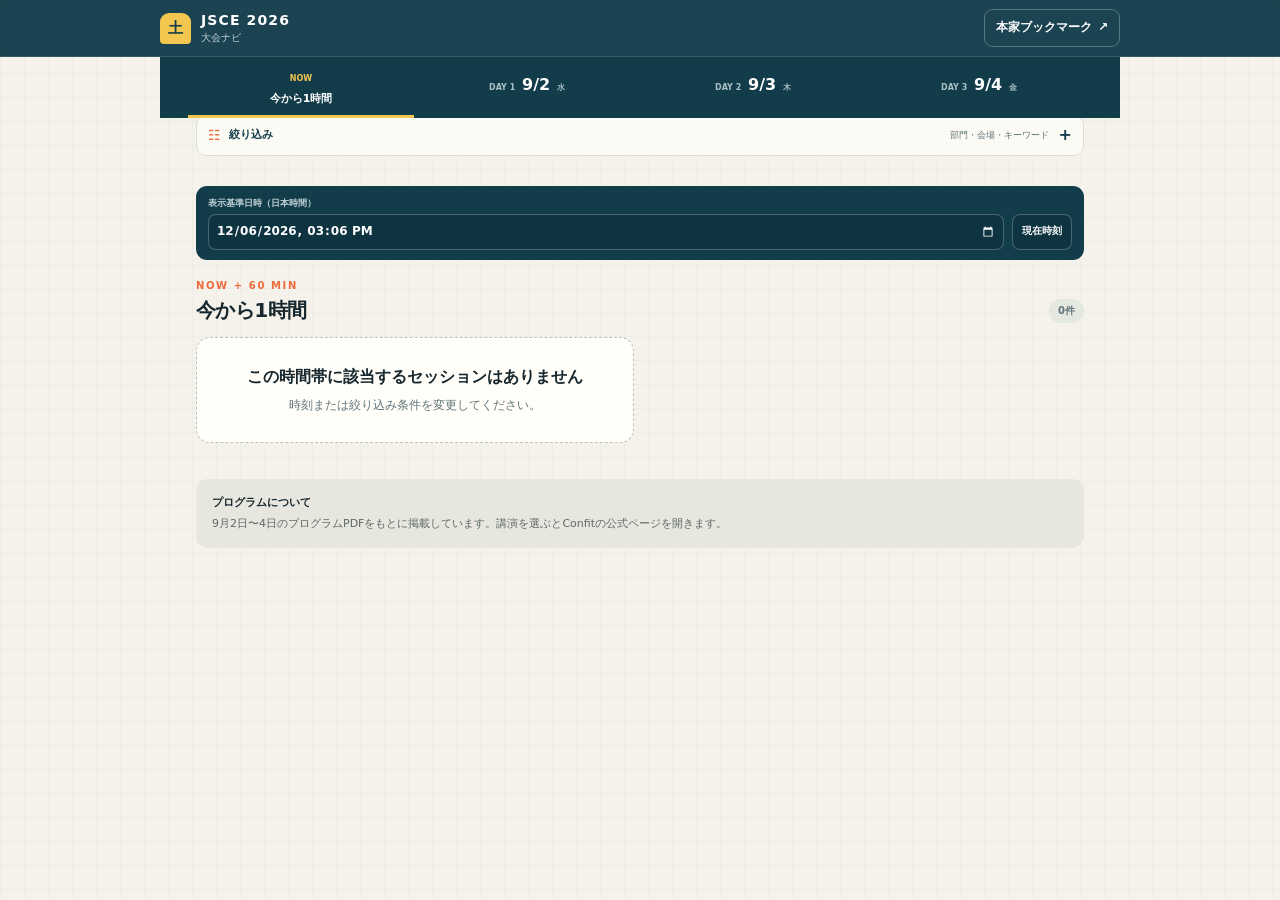
==== commit 13896b23: "fix: 大会表示を4タブ構成に変更" ====
--- a/index.html
+++ b/index.html
@@ -36,54 +36,60 @@
     </header>
 
     <main id="top">
-      <section class="hero" aria-label="表示日時">
-        <div class="time-panel">
-          <div>
-            <span class="time-label">表示基準</span>
-            <div class="current-time">
-              <span id="current-date">9月2日（水）</span>
-              <strong id="current-time">10:15</strong>
-            </div>
-          </div>
-          <div class="time-actions">
-            <label class="time-input-label" for="time-input">
-              時刻を試す
-              <input id="time-input" type="time" value="10:15" step="300" />
-            </label>
-            <button id="use-real-time" class="quiet-button" type="button">現在時刻</button>
-          </div>
-        </div>
-
-        <div id="demo-notice" class="demo-notice">
-          <span>DEMO</span>
-          大会期間外のため、確認用日時を表示しています
-        </div>
-      </section>
-
-      <nav class="date-tabs" aria-label="開催日を選択">
-        <button class="date-tab is-active" type="button" data-date="2026-09-02">
+      <nav class="program-tabs" aria-label="表示するプログラムを選択">
+        <button class="program-tab program-tab-now is-active" type="button" data-program-tab="now">
+          <span>NOW</span>
+          <strong>今から1時間</strong>
+        </button>
+        <button class="program-tab" type="button" data-program-tab="2026-09-02">
           <span>DAY 1</span>
           <strong>9/2</strong>
           <small>水</small>
         </button>
-        <button class="date-tab" type="button" data-date="2026-09-03">
+        <button class="program-tab" type="button" data-program-tab="2026-09-03">
           <span>DAY 2</span>
           <strong>9/3</strong>
           <small>木</small>
         </button>
-        <button class="date-tab" type="button" data-date="2026-09-04">
+        <button class="program-tab" type="button" data-program-tab="2026-09-04">
           <span>DAY 3</span>
           <strong>9/4</strong>
           <small>金</small>
         </button>
       </nav>
 
-      <nav class="view-tabs" aria-label="表示を切り替え">
-        <button class="is-current" type="button" data-view="now">今から1時間</button>
-        <button type="button" data-view="schedule">日別一覧</button>
-      </nav>
+      <details class="filter-panel shared-filter">
+        <summary id="filter-summary">
+          <span>絞り込み</span>
+          <span class="filter-summary-note">部門・会場・キーワード</span>
+        </summary>
+        <div class="filter-controls">
+          <label class="query-field">
+            <span>キーワード</span>
+            <input id="query-filter" type="search" placeholder="題名・氏名・所属・講演番号" />
+          </label>
+          <div class="select-row">
+            <label>
+              <span>部門</span>
+              <select id="division-filter"><option value="">すべての部門</option></select>
+            </label>
+            <label>
+              <span>キャンパス</span>
+              <select id="campus-filter"><option value="">すべてのキャンパス</option></select>
+            </label>
+          </div>
+          <button id="clear-filters" class="clear-filter-button" type="button" disabled>条件をクリア</button>
+        </div>
+      </details>
 
       <section id="now-view" class="section-block now-block view-panel" aria-labelledby="now-heading">
+        <div class="reference-panel">
+          <label for="reference-datetime">
+            <span>表示基準日時（日本時間）</span>
+            <input id="reference-datetime" type="datetime-local" step="60" />
+          </label>
+          <button id="use-real-time" class="reference-now-button" type="button">現在時刻</button>
+        </div>
         <div class="section-heading">
           <div>
             <span class="section-kicker">NOW + 60 MIN</span>
@@ -91,29 +97,6 @@
           </div>
           <span id="session-count" class="count-badge">0件</span>
         </div>
-        <details class="filter-panel">
-          <summary id="filter-summary">
-            <span>絞り込み</span>
-            <span class="filter-summary-note">部門・会場・キーワード</span>
-          </summary>
-          <div class="filter-controls">
-            <label class="query-field">
-              <span>キーワード</span>
-              <input id="query-filter" type="search" placeholder="題名・氏名・所属・講演番号" />
-            </label>
-            <div class="select-row">
-              <label>
-                <span>部門</span>
-                <select id="division-filter"><option value="">すべての部門</option></select>
-              </label>
-              <label>
-                <span>キャンパス</span>
-                <select id="campus-filter"><option value="">すべてのキャンパス</option></select>
-              </label>
-            </div>
-            <button id="clear-filters" class="clear-filter-button" type="button" disabled>条件をクリア</button>
-          </div>
-        </details>
         <div id="upcoming-sessions" class="session-list" aria-live="polite"></div>
       </section>
 
@@ -135,23 +118,5 @@
       </aside>
     </main>
 
-    <nav class="bottom-nav" aria-label="主要メニュー">
-      <button class="is-current" type="button" data-view="now">
-        <span aria-hidden="true">◷</span>
-        今から1時間
-      </button>
-      <button type="button" data-view="schedule">
-        <span aria-hidden="true">▦</span>
-        日別一覧
-      </button>
-      <a
-        href="https://pub.confit.atlas.jp/ja/event/jsce2026/bookmarks"
-        target="_blank"
-        rel="noopener noreferrer"
-      >
-        <span aria-hidden="true">☆</span>
-        本家保存
-      </a>
-    </nav>
   </body>
 </html>
--- a/styles.css
+++ b/styles.css
@@ -34,7 +34,7 @@
   font-family: "Yu Gothic UI", "Meiryo", system-ui, sans-serif;
   font-size: 15px;
   line-height: 1.65;
-  padding-bottom: 86px;
+  padding-bottom: 30px;
 }
 
 button,
@@ -121,12 +121,6 @@
   margin: 0 auto;
 }
 
-.hero {
-  padding: 10px 12px 9px;
-  color: white;
-  background: var(--navy);
-}
-
 .eyebrow,
 .section-kicker {
   color: var(--orange);
@@ -135,107 +129,20 @@
   letter-spacing: 0.16em;
 }
 
-.time-panel {
-  margin: 0;
-  padding: 10px 12px;
-  display: flex;
-  align-items: flex-end;
-  justify-content: space-between;
-  gap: 14px;
-  background: rgba(255, 255, 255, 0.1);
-  border: 1px solid rgba(255, 255, 255, 0.12);
-  border-radius: 15px;
-}
-
-.time-label {
-  color: #a9c0c5;
-  font-size: 10px;
-  font-weight: 700;
-}
-
-.current-time {
-  display: flex;
-  align-items: baseline;
-  gap: 10px;
-}
-
-.current-time span {
-  font-size: 13px;
-  font-weight: 600;
-}
-
-.current-time strong {
-  font-size: 24px;
-  line-height: 1;
-  letter-spacing: -0.04em;
-}
-
-.time-actions {
-  display: flex;
-  align-items: flex-end;
-  gap: 8px;
-}
-
-.time-input-label {
-  display: grid;
-  gap: 3px;
-  color: #a9c0c5;
-  font-size: 9px;
-  font-weight: 700;
-}
-
-.time-input-label input,
-.quiet-button {
-  min-height: 36px;
-  color: white;
-  background: rgba(0, 0, 0, 0.12);
-  border: 1px solid rgba(255, 255, 255, 0.24);
-  border-radius: 8px;
-}
-
-.time-input-label input {
-  width: 88px;
-  padding: 6px 8px;
-}
-
-.quiet-button {
-  padding: 6px 10px;
-  cursor: pointer;
-  font-size: 11px;
-  font-weight: 600;
-}
-
-.demo-notice {
-  margin: 7px 4px 0;
-  color: #b8cbcf;
-  font-size: 10px;
-}
-
-.demo-notice span {
-  margin-right: 5px;
-  padding: 2px 6px;
-  color: var(--navy);
-  background: var(--yellow);
-  border-radius: 4px;
-  font-weight: 800;
-  letter-spacing: 0.08em;
-}
-
-.demo-notice.is-live span {
-  color: white;
-  background: var(--green);
-}
-
-.date-tabs {
-  display: grid;
-  grid-template-columns: repeat(3, 1fr);
-  padding: 0 12px;
+.program-tabs {
+  position: sticky;
+  z-index: 19;
+  top: 56px;
+  display: grid;
+  grid-template-columns: repeat(4, minmax(0, 1fr));
+  padding: 0 8px;
   background: var(--navy);
 }
 
-.date-tab {
+.program-tab {
   position: relative;
-  padding: 8px 6px 9px;
+  min-width: 0;
+  padding: 7px 2px 8px;
   color: #a9c0c5;
   background: transparent;
   border: 0;
@@ -243,44 +150,81 @@
   cursor: pointer;
 }
 
-.date-tab span,
-.date-tab small {
-  font-size: 9px;
-  font-weight: 700;
-}
-
-.date-tab strong {
-  margin: 0 3px;
+.program-tab span,
+.program-tab small {
+  font-size: 8px;
+  font-weight: 700;
+}
+
+.program-tab strong {
+  margin: 0 2px;
   color: white;
-  font-size: 17px;
-}
-
-.date-tab.is-active {
+  font-size: 16px;
+}
+
+.program-tab-now strong {
+  display: block;
+  margin: 1px 0 0;
+  overflow: hidden;
+  font-size: 11px;
+  line-height: 1.55;
+  text-overflow: ellipsis;
+  white-space: nowrap;
+}
+
+.program-tab.is-active {
   color: var(--yellow);
   border-bottom-color: var(--yellow);
 }
 
-.view-tabs {
-  display: none;
-  padding: 9px 36px 0;
-  gap: 6px;
-  background: var(--paper);
-}
-
-.view-tabs button {
-  padding: 8px 18px;
-  color: var(--muted);
-  background: transparent;
-  border: 0;
-  border-bottom: 2px solid transparent;
+.shared-filter {
+  margin: 12px 16px 0;
+}
+
+.reference-panel {
+  margin-bottom: 12px;
+  padding: 10px 12px;
+  display: flex;
+  align-items: flex-end;
+  gap: 8px;
+  color: white;
+  background: var(--navy);
+  border-radius: 11px;
+}
+
+.reference-panel label {
+  min-width: 0;
+  flex: 1;
+  display: grid;
+  gap: 3px;
+  color: #bfd0d4;
+  font-size: 9px;
+  font-weight: 700;
+}
+
+.reference-panel input,
+.reference-now-button {
+  height: 36px;
+  color: white;
+  background: rgba(0, 0, 0, 0.12);
+  border: 1px solid rgba(255, 255, 255, 0.24);
+  border-radius: 8px;
+}
+
+.reference-panel input {
+  width: 100%;
+  min-width: 0;
+  padding: 5px 7px;
+  color-scheme: dark;
+  font-size: 12px;
+}
+
+.reference-now-button {
+  flex: 0 0 auto;
+  padding: 5px 9px;
   cursor: pointer;
-  font-size: 12px;
-  font-weight: 700;
-}
-
-.view-tabs button.is-current {
-  color: var(--orange);
-  border-bottom-color: var(--orange);
+  font-size: 10px;
+  font-weight: 700;
 }
 
 .section-block {
@@ -646,63 +590,17 @@
   margin: 3px 0 0;
 }
 
-.bottom-nav {
-  position: fixed;
-  z-index: 30;
-  right: 0;
-  bottom: 0;
-  left: 0;
-  min-height: 68px;
-  display: grid;
-  grid-template-columns: repeat(3, 1fr);
-  background: rgba(255, 254, 249, 0.96);
-  border-top: 1px solid var(--line);
-  box-shadow: 0 -8px 24px rgba(18, 60, 74, 0.08);
-  backdrop-filter: blur(12px);
-}
-
-.bottom-nav a,
-.bottom-nav button {
-  display: flex;
-  flex-direction: column;
-  align-items: center;
-  justify-content: center;
-  gap: 2px;
-  color: var(--muted);
-  background: transparent;
-  border: 0;
-  cursor: pointer;
-  text-decoration: none;
-  font-size: 9px;
-  font-weight: 700;
-}
-
-.bottom-nav a span,
-.bottom-nav button span {
-  font-size: 20px;
-  line-height: 1;
-}
-
-.bottom-nav a.is-current,
-.bottom-nav button.is-current {
-  color: var(--orange);
-}
-
 @media (min-width: 700px) {
   body {
     padding-bottom: 30px;
   }
 
-  .hero {
-    padding: 12px 28px 10px;
-  }
-
-  .date-tabs {
+  .program-tabs {
     padding-inline: 28px;
   }
 
-  .view-tabs {
-    display: flex;
+  .shared-filter {
+    margin-inline: 36px;
   }
 
   .section-block {
@@ -719,9 +617,6 @@
     margin-inline: 36px;
   }
 
-  .bottom-nav {
-    display: none;
-  }
 }
 
 @media (max-width: 370px) {
@@ -730,23 +625,15 @@
     font-size: 10px;
   }
 
-  .time-panel {
-    padding-inline: 9px;
-  }
-
-  .current-time {
-    gap: 5px;
-  }
-
-  .current-time span {
-    font-size: 11px;
-  }
-
-  .current-time strong {
-    font-size: 21px;
-  }
-
-  .quiet-button {
+  .program-tab strong {
+    font-size: 14px;
+  }
+
+  .program-tab-now strong {
+    font-size: 10px;
+  }
+
+  .reference-now-button {
     padding-inline: 7px;
   }
 }
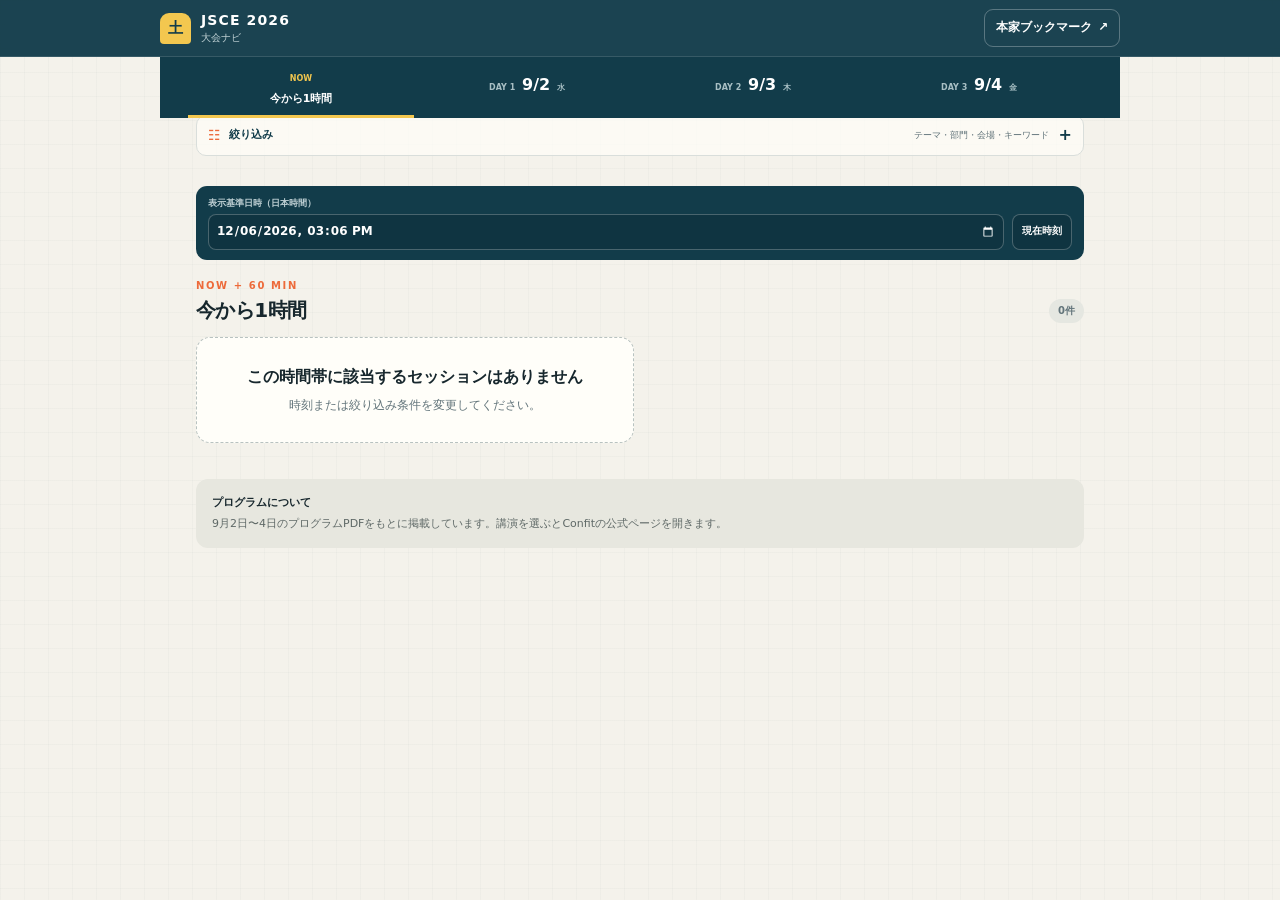
==== commit 7728bc45: "feat: 全講演カテゴリとテーマ絞り込みを追加" ====
--- a/index.html
+++ b/index.html
@@ -61,12 +61,16 @@
       <details class="filter-panel shared-filter">
         <summary id="filter-summary">
           <span>絞り込み</span>
-          <span class="filter-summary-note">部門・会場・キーワード</span>
+          <span class="filter-summary-note">テーマ・部門・会場・キーワード</span>
         </summary>
         <div class="filter-controls">
           <label class="query-field">
             <span>キーワード</span>
             <input id="query-filter" type="search" placeholder="題名・氏名・所属・講演番号" />
+          </label>
+          <label>
+            <span>テーマから探す</span>
+            <select id="theme-filter"><option value="">すべてのテーマ</option></select>
           </label>
           <div class="select-row">
             <label>
--- a/styles.css
+++ b/styles.css
@@ -452,6 +452,29 @@
   letter-spacing: -0.02em;
 }
 
+.session-themes,
+.talk-tags {
+  display: flex;
+  gap: 5px;
+  overflow: hidden;
+}
+
+.session-themes {
+  margin: -1px 0 8px;
+}
+
+.session-themes span,
+.talk-tag {
+  flex: 0 0 auto;
+  padding: 2px 6px;
+  color: var(--navy);
+  background: var(--navy-soft);
+  border-radius: 5px;
+  font-size: 8px;
+  font-weight: 700;
+  line-height: 1.45;
+}
+
 .meta-row {
   display: flex;
   flex-wrap: wrap;
@@ -522,6 +545,21 @@
   font-size: 13px;
   font-weight: 600;
   line-height: 1.55;
+}
+
+.talk-tags {
+  margin-top: 5px;
+}
+
+.talk-tag-phase {
+  color: #9a3c1e;
+  background: var(--orange-soft);
+}
+
+.talk-tag-method,
+.talk-tag-issue {
+  color: var(--green);
+  background: var(--green-soft);
 }
 
 .talk-authors,
